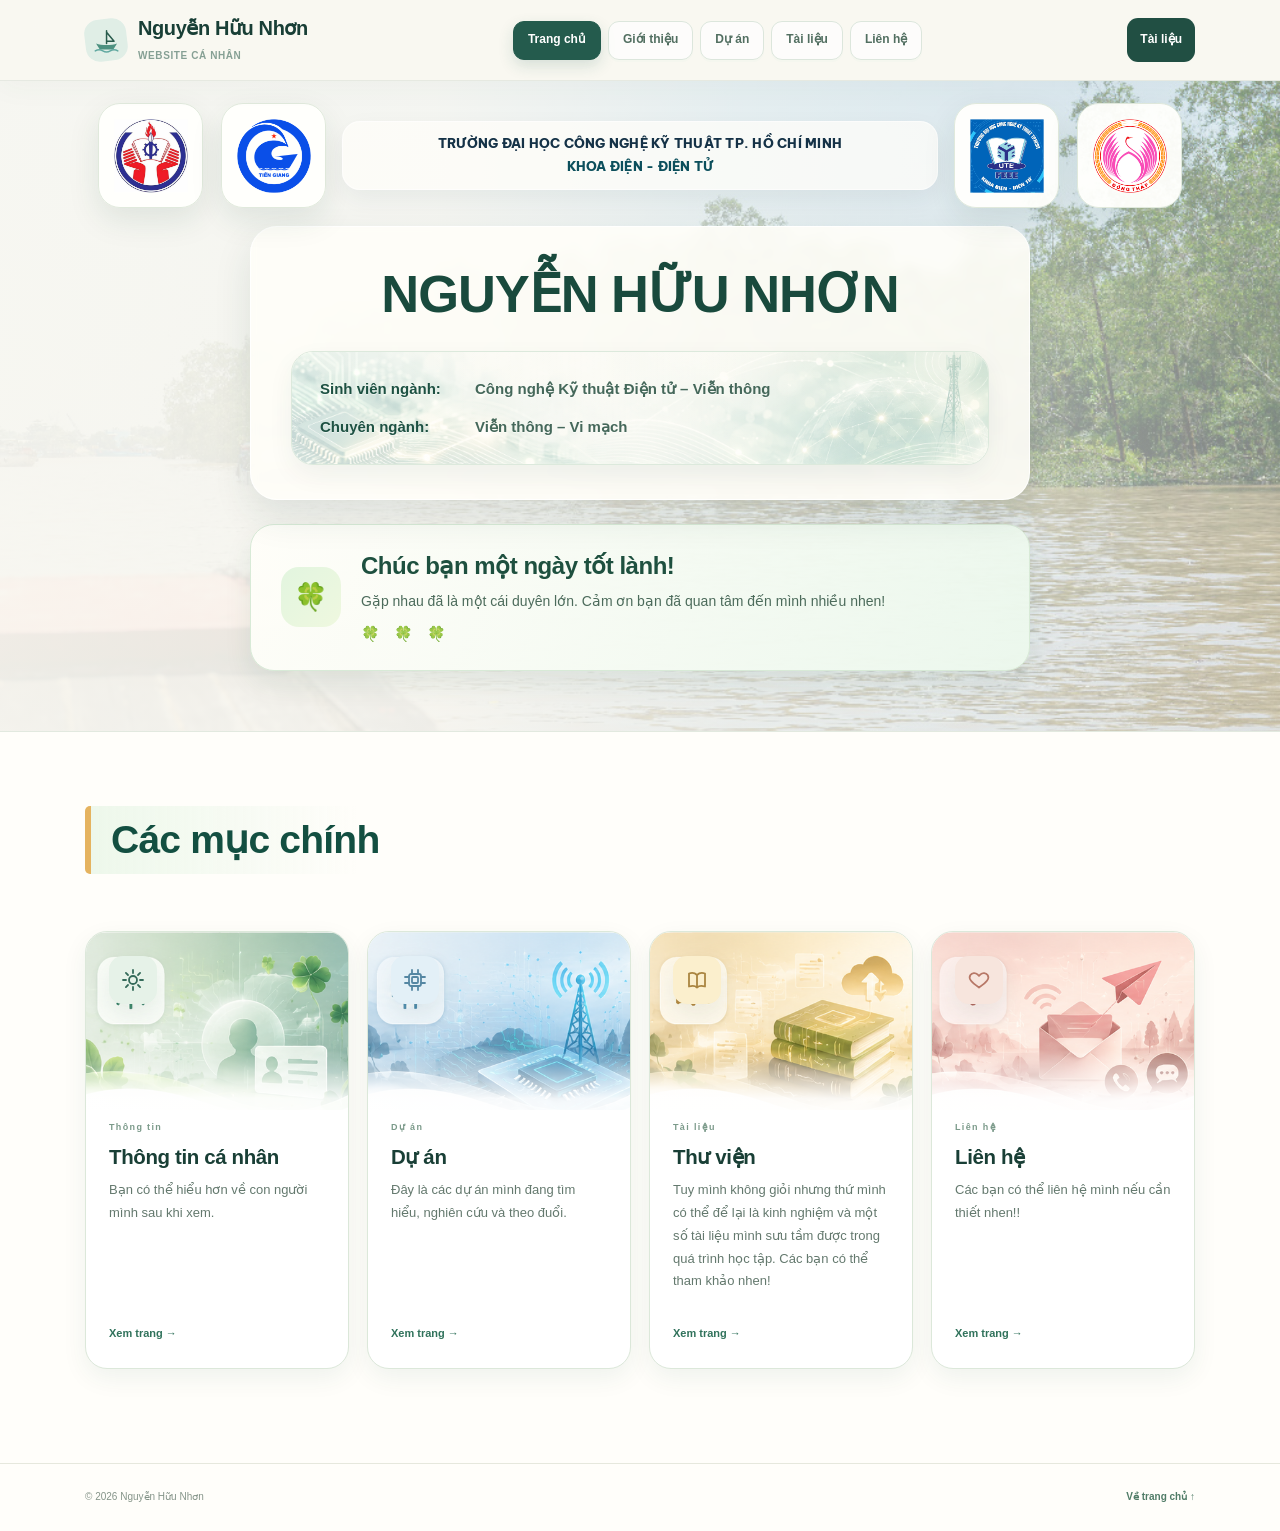
==== index.html @ a787abdf "Add files via upload" ====
<!DOCTYPE html>

<html lang="vi"><head><meta charset="utf-8"/><meta content="width=device-width, initial-scale=1" name="viewport"/>
<meta content="#f9f8f1" name="theme-color"/><meta content="Website cá nhân Nguyễn Hữu Nhơn: giới thiệu, học vấn, dự án và tài liệu." name="description"/>
<title>Nguyễn Hữu Nhơn | Trang chủ</title><link rel="preconnect" href="https://fonts.googleapis.com"/>
<link rel="preconnect" href="https://fonts.gstatic.com" crossorigin="anonymous"/>
<link href="https://fonts.googleapis.com/css2?family=Be+Vietnam+Pro:wght@500;600;700;800&amp;display=swap" rel="stylesheet"/>
<link href="style.css" rel="stylesheet"/></head>
<body data-page="index.html"><svg aria-hidden="true" style="position:absolute;width:0;height:0;overflow:hidden" xmlns="http://www.w3.org/2000/svg">
<symbol id="i-arrow" viewbox="0 0 24 24"><path d="M5 12h14m-6-6 6 6-6 6"></path></symbol>
<symbol id="i-arrow-up" viewbox="0 0 24 24"><path d="M7 17 17 7M8 7h9v9"></path></symbol>
<symbol id="i-search" viewbox="0 0 24 24"><circle cx="11" cy="11" r="7"></circle><path d="m16.5 16.5 4 4"></path></symbol>
<symbol id="i-book" viewbox="0 0 24 24"><path d="M4 5.5C8 4 10 5 12 7c2-2 4-3 8-1.5v13c-3-1-6-1-8 1-2-2-5-2-8-1v-13ZM12 7v12.5"></path></symbol>
<symbol id="i-heart" viewbox="0 0 24 24"><path d="M20.6 7.1c-1.6-2.4-5-2.7-7.1-.7l-1.5 1.5-1.5-1.5C8.4 4.4 5 4.7 3.4 7.1c-2.4 3.5.7 6.9 8.6 12.4 7.9-5.5 11-8.9 8.6-12.4Z"></path></symbol>
<symbol id="i-plus" viewbox="0 0 24 24"><path d="M12 4v16M4 12h16"></path></symbol>
<symbol id="i-x" viewbox="0 0 24 24"><path d="m5 5 14 14M19 5 5 19"></path></symbol>
<symbol id="i-trash" viewbox="0 0 24 24"><path d="M4 7h16M9 7V4h6v3m3 0-1 13H7L6 7m4 4v6m4-6v6"></path></symbol>
<symbol id="i-cloud" viewbox="0 0 24 24"><path d="M8 18H6a4 4 0 0 1 0-8 6.5 6.5 0 0 1 12.5-1 4.5 4.5 0 0 1-.5 9H8Z"></path></symbol>
<symbol id="i-cpu" viewbox="0 0 24 24"><rect height="12" rx="2" width="12" x="6" y="6"></rect><rect height="6" rx="1" width="6" x="9" y="9"></rect><path d="M9 2v4m6-4v4M9 18v4m6-4v4M2 9h4m-4 6h4m12-6h4m-4 6h4"></path></symbol>
<symbol id="i-radio" viewbox="0 0 24 24"><circle cx="12" cy="12" r="2"></circle><path d="M6 6a8.5 8.5 0 0 0 0 12m12-12a8.5 8.5 0 0 1 0 12M3 3a13 13 0 0 0 0 18M21 3a13 13 0 0 1 0 18"></path></symbol>
<symbol id="i-pin" viewbox="0 0 24 24"><path d="M19 10c0 5-7 11-7 11S5 15 5 10a7 7 0 1 1 14 0Z"></path><circle cx="12" cy="10" r="2.5"></circle></symbol>
<symbol id="i-sun" viewbox="0 0 24 24"><circle cx="12" cy="12" r="4"></circle><path d="M12 2v3m0 14v3M2 12h3m14 0h3M4.9 4.9l2.1 2.1m10 10 2.1 2.1M19.1 4.9 17 7m-10 10-2.1 2.1"></path></symbol>
<symbol id="i-code" viewbox="0 0 24 24"><path d="m8 7-5 5 5 5m8-10 5 5-5 5m-2-12-4 14"></path></symbol>
<symbol id="i-menu" viewbox="0 0 24 24"><path d="M4 7h16M4 12h16M4 17h16"></path></symbol>
<symbol id="i-download" viewbox="0 0 24 24"><path d="M12 3v12m-4-4 4 4 4-4M4 17v3h16v-3"></path></symbol>
</svg>
<header class="site-header"><div class="container header-row">
<a aria-label="Nguyễn Hữu Nhơn - Trang chủ" class="brand" href="index.html">
<span aria-hidden="true" class="brand-mark"><svg fill="none" height="27" viewbox="0 0 36 36" width="27"><path d="M4 22c7 3 21 3 28 0l-5 8H9l-5-8Z" fill="#4d9180"></path><path d="M18 5v17M18 7l10 12H18" stroke="#285b4c" stroke-linecap="round" stroke-linejoin="round" stroke-width="2"></path><path d="M3 32q5-3 10 0t10 0t10 0" stroke="#62a9a1" stroke-linecap="round" stroke-width="2"></path></svg></span>
<span><span class="brand-name">Nguyễn Hữu Nhơn</span><span class="brand-desc">Website cá nhân</span></span>
</a>
<nav aria-label="Điều hướng chính" class="site-nav" id="site-nav"><a aria-current="page" class="active" href="index.html">Trang chủ</a>
<a href="gioi-thieu.html">Giới thiệu</a>
<a href="du-an.html">Dự án</a>
<a href="tai-lieu.html">Tài liệu</a>
<a href="lien-he.html">Liên hệ</a></nav>
<a class="header-cta" href="tai-lieu.html">Tài liệu</a>
<button aria-controls="site-nav" aria-expanded="false" aria-label="Mở menu" class="menu-toggle" id="menu-toggle" type="button"><svg class="icon"><use href="#i-menu"></use></svg></button>
</div></header><main><section class="hero home-hero" id="trang-chu">
<!-- Cụm logo giới thiệu: trái (trường / Tiền Giang), phải (khoa / Đồng Tháp). -->
<div aria-label="Biểu trưng trường, khoa và hai tỉnh miền Tây" class="hero-emblems hero-emblems-split">
<div aria-label="Logo bên trái" class="emblem-row emblem-row-left">
<div class="emblem" title="Trường Đại học Sư phạm Kỹ thuật TP.HCM"><img alt="Logo Trường Đại học Sư phạm Kỹ thuật TP.HCM" height="320" src="images/logo-hcmute.png" width="320"/></div>
<div class="emblem" title="Tỉnh Tiền Giang"><img alt="Logo tỉnh Tiền Giang" height="320" src="images/logo-tien-giang.png" width="320"/></div>
</div>
<div class="site-academic-brand" aria-label="Trường và khoa">
  <span class="school-name">TRƯỜNG ĐẠI HỌC CÔNG NGHỆ KỸ THUẬT TP. HỒ CHÍ MINH</span>
  <span class="faculty-name">KHOA ĐIỆN - ĐIỆN TỬ</span>
</div>
<div aria-label="Logo bên phải" class="emblem-row emblem-row-right">
<div class="emblem" title="Khoa Điện - Điện tử"><img alt="Logo Khoa Điện - Điện tử" height="320" src="images/logo-khoa-dien-dien-tu.png" width="320"/></div>
<div class="emblem" title="Tỉnh Đồng Tháp"><img alt="Logo tỉnh Đồng Tháp" height="320" src="images/logo-dong-thap.png" width="320"/></div>
</div>
</div>
<div class="container hero-layout">
<div aria-label="Giới thiệu Nguyễn Hữu Nhơn" class="hero-copy">
<h1>Nguyễn Hữu Nhơn</h1>
<div class="hero-stack">
<div class="hero-info-card">
<div class="hero-study-list">
<div class="hero-study-row"><span class="label">Sinh viên ngành:</span><span class="value">Công nghệ Kỹ thuật Điện tử – Viễn thông</span></div>
<div class="hero-study-row"><span class="label">Chuyên ngành:</span><span class="value">Viễn thông – Vi mạch</span></div>
</div>
</div>
</div>
</div>
<div class="hero-wish-outer">
<div class="home-greeting-box">

<div aria-hidden="true" class="home-greeting-icon">🍀</div>
<div>
<h3>Chúc bạn một ngày tốt lành!</h3>
<p>Gặp nhau đã là một cái duyên lớn. Cảm ơn bạn đã quan tâm đến mình nhiều nhen!</p>
<div aria-hidden="true" class="wish-floral">🍀  🍀  🍀</div></div>
</div>
</div>
</div>
</section><section aria-label="Đi đến các trang chính" class="home-quick section-pad">
<div class="container"><div class="section-top"><div><h2 class="section-heading">Các mục chính</h2></div></div>
<div class="quick-grid">
<a class="quick-card card-info" href="gioi-thieu.html"><span class="quick-icon mint"><svg class="icon"><use href="#i-sun"></use></svg></span><span class="quick-num">Thông tin</span><h3>Thông tin cá nhân</h3><p>Bạn có thể hiểu hơn về con người mình sau khi xem.</p><span class="quick-more">Xem trang →</span></a>
<a class="quick-card card-project" href="du-an.html"><span class="quick-icon sky"><svg class="icon"><use href="#i-cpu"></use></svg></span><span class="quick-num">Dự án</span><h3>Dự án</h3><p>Đây là các dự án mình đang tìm hiểu, nghiên cứu và theo đuổi.</p><span class="quick-more">Xem trang →</span></a>
<a class="quick-card card-library" href="tai-lieu.html"><span class="quick-icon sand"><svg class="icon"><use href="#i-book"></use></svg></span><span class="quick-num">Tài liệu</span><h3>Thư viện</h3><p>Tuy mình không giỏi nhưng thứ mình có thể để lại là kinh nghiệm và một số tài liệu mình sưu tầm được trong quá trình học tập. Các bạn có thể tham khảo nhen!</p><span class="quick-more">Xem trang →</span></a>
<a class="quick-card card-contact" href="lien-he.html"><span class="quick-icon rose"><svg class="icon"><use href="#i-heart"></use></svg></span><span class="quick-num">Liên hệ</span><h3>Liên hệ</h3><p>Các bạn có thể liên hệ mình nếu cần thiết nhen!!</p><span class="quick-more">Xem trang →</span></a>
</div></div></section></main><footer><div class="container footer-inner"><span>© <span id="year">2026</span> Nguyễn Hữu Nhơn</span><a href="index.html">Về trang chủ ↑</a></div></footer><div aria-live="polite" id="toast" role="status"></div>
<script src="script.js"></script></body></html>
---- style.css ----
:root {
      --cream:#f9f8f1;--paper:#fffefa;--cream-2:#f2f3e9;--green:#214f43;--green-dark:#193f36;--muted:#63776c;
      --sea:#4f988e;--pale-sea:#e5f1ed;--gold:#efb963;--gold-light:#fcf0d6;--stroke:#dee6da;--shadow:0 22px 55px rgba(41,75,59,.08);
      --radius:23px; --font:'Be Vietnam Pro','Segoe UI',Tahoma,Arial,sans-serif;--serif:'Be Vietnam Pro','Segoe UI',Tahoma,Arial,sans-serif;
    }
    *{box-sizing:border-box}
    html{scroll-behavior:smooth;scroll-padding-top:95px}
    body{margin:0;background:var(--cream);color:var(--green-dark);font-family:var(--font);font-size:14px;-webkit-font-smoothing:antialiased}
    a{color:inherit;text-decoration:none}button,input,select,textarea{font:inherit}button{cursor:pointer}
    button:focus-visible,a:focus-visible,input:focus-visible,select:focus-visible,textarea:focus-visible{outline:3px solid #e2a855;outline-offset:3px}
    img,svg{display:block}::selection{background:#d0e7d8}
    .container{max-width:1170px;margin:auto;padding:0 30px}
    .eyebrow{font-size:11px;font-weight:800;letter-spacing:2.3px;text-transform:uppercase;color:#588579;display:flex;align-items:center;gap:10px}
    .eyebrow::before{content:"";width:27px;height:1px;background:#8fac95;display:inline-block}
    .site-header{position:sticky;top:0;z-index:70;background:rgba(249,248,241,.93);border-bottom:1px solid rgba(45,87,64,.09);backdrop-filter:blur(16px)}
    .header-row{height:80px;display:flex;justify-content:space-between;align-items:center;gap:25px}
    .brand{display:flex;align-items:center;gap:11px;flex-shrink:0}
    .brand-mark{display:grid;place-items:center;background:#e0eee6;color:var(--green);border-radius:14px;width:42px;height:42px;transform:rotate(-7deg)}
    .brand-mark svg{transform:rotate(7deg)}
    .brand-name{font-family:var(--serif);font-weight:400;font-size:28px;letter-spacing:-.6px;line-height:1}
    .brand-desc{font-size:9px;letter-spacing:1.7px;font-weight:700;text-transform:uppercase;color:#86a094;display:block;margin-top:5px}
    .site-nav{display:flex;gap:26px;align-items:center}
    .site-nav a{font-size:12px;color:#62796c;font-weight:700;transition:color .2s}
    .site-nav a:hover,.site-nav a.active{color:#1c5444}
    .header-cta{font-size:12px;background:var(--green);color:white;padding:13px 17px;border-radius:13px;font-weight:700;display:inline-flex;align-items:center;gap:12px;white-space:nowrap;transition:transform .2s,background .2s}
    .header-cta:hover{background:#357361;transform:translateY(-2px)}
    .menu-toggle{display:none;border:0;background:#e9f1e8;color:var(--green);width:42px;height:42px;border-radius:12px;align-items:center;justify-content:center}
    .icon{width:19px;height:19px;stroke:currentColor;stroke-width:1.8;fill:none;stroke-linecap:round;stroke-linejoin:round;flex-shrink:0}
    .icon-sm{width:16px;height:16px}
    .hero{overflow:hidden;position:relative;padding:72px 0 70px}
    .hero::before{content:"";width:540px;height:540px;border-radius:50%;background:#f5efdb;position:absolute;left:-370px;top:-130px;opacity:.6;pointer-events:none}
    .hero-layout{display:grid;grid-template-columns:51% 49%;align-items:center;gap:8px;position:relative}
    .hero-copy{padding:20px 20px 20px 0;z-index:1}
    .hero .eyebrow{margin-bottom:29px}
    h1,h2,h3,p{margin-top:0}
    .hero h1{font-family:var(--serif);font-size:clamp(51px,5.5vw,79px);letter-spacing:-1.8px;line-height:1.13;font-weight:400;margin-bottom:24px}
    .hero h1 em{font-style:italic;color:var(--sea)}
    .hero-description{font-size:14px;line-height:2.05;color:#708177;max-width:440px;margin-bottom:31px}
    .hero-actions{display:flex;align-items:center;flex-wrap:wrap;gap:13px}
    .btn{border-radius:13px;font-size:12px;font-weight:800;display:inline-flex;align-items:center;gap:11px;padding:15px 20px;border:1px solid transparent;justify-content:center;transition:transform .2s,box-shadow .2s,background .2s}
    .btn:hover{transform:translateY(-2px);box-shadow:0 10px 25px rgba(33,79,67,.12)}
    .btn-primary{background:var(--green);color:white}
    .btn-secondary{background:var(--paper);color:var(--green);border-color:#d5e1d6}
    .hero-notes{display:flex;align-items:center;gap:13px;margin-top:47px;color:#7a897d;font-size:11px;font-weight:600}
    .note-avatars{display:flex;padding-left:5px}
    .note-avatars span{width:31px;height:31px;border:3px solid var(--cream);border-radius:50%;display:grid;place-items:center;font-size:13px;margin-left:-5px;background:#e9d59e}
    .note-avatars span:nth-child(2){background:#b5d9c9}.note-avatars span:nth-child(3){background:#d9e3c5}
    .hero-visual{position:relative;padding:4px 0 0 0}
    .landscape{width:100%;filter:drop-shadow(0 28px 30px rgba(31,88,72,.1))}
    .visual-tag{position:absolute;top:10%;left:1%;background:#fffef9;box-shadow:var(--shadow);border-radius:13px;padding:13px 16px;transform:rotate(-4deg);display:flex;align-items:center;gap:10px;color:#31574c;font-size:10px;font-weight:800;letter-spacing:.7px}
    .visual-tag .dot{width:9px;height:9px;border-radius:50%;background:#e9b45c;box-shadow:0 0 0 5px #fbf0d8}
    .visual-bottom{position:absolute;right:-4px;bottom:8%;background:#fffefa;border:1px solid #edf0e8;border-radius:17px;padding:17px 20px;box-shadow:0 15px 42px rgba(27,69,53,.13);display:flex;align-items:center;gap:13px}
    .visual-bottom .sticker{background:#e5f1e9;border-radius:12px;width:43px;height:43px;display:grid;place-items:center;color:#4d917c}
    .visual-bottom b{display:block;font-size:11px}.visual-bottom small{font-size:10px;color:#869a8f;display:block;margin-top:4px}
    /* Bốn logo giới thiệu ở hai góc trên của vùng hero.
       Ở màn hình nhỏ, logo chuyển thành hai cột xếp trên nội dung để tránh che chữ. */
    .hero-emblems{position:absolute;top:37px;left:0;right:0;display:flex;justify-content:space-between;padding:0 22px;z-index:2;pointer-events:none}
    .emblem-column{display:flex;flex-direction:column;gap:13px}
    .emblem{width:104px;height:104px;display:grid;place-items:center;border:1px solid rgba(212,227,211,.9);background:rgba(255,254,250,.94);box-shadow:0 12px 28px rgba(39,79,67,.075);border-radius:19px;padding:8px}
    .emblem img{width:86px;height:86px;object-fit:contain}
    @media(max-width:1430px){
      .hero{padding-top:24px}
      .hero-emblems{position:relative;top:auto;left:auto;right:auto;max-width:1170px;margin:0 auto 10px;padding:0 30px}
      .emblem{width:86px;height:86px;border-radius:16px}
      .emblem img{width:72px;height:72px}
      .emblem-column{gap:10px}
    }
    @media(max-width:740px){
      .hero-emblems{padding:0 20px;margin-bottom:17px}
      .emblem{width:72px;height:72px;border-radius:14px;padding:7px}
      .emblem img{width:58px;height:58px}
      .emblem-column{gap:8px}
    }
    .info-strip{background:#204c41;color:#f2f8ee;position:relative;overflow:hidden}
    .info-strip::before{content:"";position:absolute;right:-60px;top:-145px;width:370px;height:260px;border:1px solid rgba(255,255,255,.15);border-radius:50%;transform:rotate(-15deg)}
    .strip-inner{padding-top:26px;padding-bottom:26px;display:grid;grid-template-columns:1.4fr repeat(3,1fr);gap:25px;align-items:center}
    .strip-lead{font-family:var(--serif);font-size:24px;line-height:1.3}
    .strip-stat{display:flex;align-items:center;gap:13px;border-left:1px solid rgba(245,250,240,.23);padding-left:24px}
    .strip-stat .number{font-size:26px;font-family:var(--serif);line-height:1}
    .strip-stat small{display:block;font-size:10px;color:#d0dfd4;line-height:1.6}
    section{scroll-margin-top:85px}
    .section-pad{padding:110px 0}
    .section-heading{font-family:var(--serif);font-weight:400;letter-spacing:-.7px;font-size:clamp(39px,4vw,54px);line-height:1.24;margin:18px 0 17px}
    .section-heading em{color:var(--sea);font-style:italic}
    .section-desc{color:#718277;line-height:2;font-size:13px;max-width:590px}
    .about-layout{display:grid;grid-template-columns:.9fr 1.1fr;gap:90px;align-items:center}
    .about-art{min-height:350px;background:#eaf0e5;border-radius:28px;position:relative;overflow:hidden;padding:35px;display:flex;flex-direction:column;justify-content:space-between}
    .about-art::before{content:"";width:360px;height:360px;background:#e0eadb;position:absolute;right:-130px;top:-180px;border-radius:50%}
    .about-art::after{content:"";width:390px;height:240px;background:#d3e7da;border-radius:45% 55% 30% 70%;transform:rotate(-20deg);position:absolute;right:-170px;bottom:-115px}
    .about-art-top{position:relative;z-index:1;font-size:11px;color:#648374;font-weight:800;letter-spacing:1.7px;text-transform:uppercase}
    .about-art-quote{position:relative;z-index:1;font-family:var(--serif);font-size:40px;max-width:340px;line-height:1.3;color:var(--green)}
    .about-art-quote em{font-style:italic;color:#70a391}
    .about-art-foot{position:relative;z-index:1;display:flex;gap:9px;align-items:center;color:#6c8a78;font-size:12px;font-weight:600}
    .about-art-foot span{width:35px;height:1px;background:#8da998}
    .about-text .eyebrow{margin-bottom:8px}
    .about-text .section-desc{margin-bottom:26px}
    .mini-features{display:grid;grid-template-columns:1fr 1fr;gap:13px}
    .mini-feature{background:white;border:1px solid #e6e9de;border-radius:16px;padding:18px}
    .mini-feature .icon-wrap{height:37px;width:37px;border-radius:11px;display:grid;place-items:center;background:#ebf3e9;color:#428c73;margin-bottom:15px}
    .mini-feature h3{font-size:12px;margin-bottom:7px}.mini-feature p{font-size:10px;color:#8a968a;margin:0;line-height:1.75}
    .projects{background:var(--paper)}
    .section-top{display:flex;align-items:end;justify-content:space-between;gap:25px;margin-bottom:35px}
    .section-top .section-desc{margin-bottom:0}
    .text-link{font-size:12px;color:#316f5a;font-weight:800;display:inline-flex;align-items:center;gap:8px;white-space:nowrap}
    .project-grid{display:grid;grid-template-columns:repeat(3,1fr);gap:22px}
    .project-card{border:1px solid #e8ebdf;border-radius:20px;background:white;overflow:hidden;transition:transform .2s,box-shadow .2s}
    .project-card:hover{transform:translateY(-5px);box-shadow:var(--shadow)}
    .project-banner{height:165px;display:grid;place-items:center;position:relative;overflow:hidden}
    .project-banner:before,.project-banner:after{content:"";position:absolute;border-radius:50%;width:225px;height:225px;opacity:.58}
    .project-banner:before{top:-145px;right:-50px}.project-banner:after{bottom:-190px;left:-50px}
    .project-card:nth-child(1) .project-banner{background:#e3f1e9;color:#3a806d}.project-card:nth-child(1) .project-banner:before{background:#addbcc}.project-card:nth-child(1) .project-banner:after{background:#bddfc9}
    .project-card:nth-child(2) .project-banner{background:#e7eff7;color:#4f81a3}.project-card:nth-child(2) .project-banner:before{background:#b8d4ea}.project-card:nth-child(2) .project-banner:after{background:#c6dded}
    .project-card:nth-child(3) .project-banner{background:#f8edd7;color:#a87943}.project-card:nth-child(3) .project-banner:before{background:#efd7aa}.project-card:nth-child(3) .project-banner:after{background:#fae4bb}
    .project-symbol{width:64px;height:64px;background:rgba(255,255,255,.7);border:1px solid rgba(255,255,255,.85);display:grid;place-items:center;border-radius:20px;transform:rotate(-7deg);box-shadow:0 14px 25px rgba(48,91,73,.08);position:relative;z-index:1}
    .project-symbol svg{height:31px;width:31px;transform:rotate(7deg)}
    .project-card-body{padding:25px}
    .project-meta{font-size:9px;font-weight:800;letter-spacing:1.7px;color:#809286;text-transform:uppercase;margin-bottom:11px}
    .project-card h3{font-size:17px;letter-spacing:-.4px;line-height:1.5;margin:0 0 11px}
    .project-card p{color:#819187;font-size:11px;line-height:1.9;min-height:64px;margin-bottom:18px}
    .tags{display:flex;gap:6px;flex-wrap:wrap;margin-bottom:22px}
    .tags span{font-size:9px;color:#658478;background:#eef4ee;padding:7px 10px;border-radius:8px;font-weight:700}
    .project-card .card-footer{border-top:1px solid #eef1eb;padding-top:16px;display:flex;align-items:center;justify-content:space-between;font-size:11px;font-weight:800;color:#326b59}
    .project-detail-button{background:transparent;border:0;color:inherit;font-size:11px;font-weight:800;display:flex;align-items:center;justify-content:space-between;width:100%;padding:0}
    .resource-section{background:#edf3ea;position:relative;overflow:hidden}
    .resource-section:before{content:"";width:520px;height:520px;border:1px solid #d9e7d8;position:absolute;right:-230px;top:-270px;border-radius:50%}
    .resource-section:after{content:"";width:460px;height:460px;border:1px solid #d9e7d8;position:absolute;left:-280px;bottom:-210px;border-radius:50%}
    .resource-container{position:relative;z-index:1}
    .resource-toolbar{margin-top:35px;background:var(--paper);padding:19px;border:1px solid #e0eadd;border-radius:20px;display:flex;align-items:center;gap:12px;flex-wrap:wrap;box-shadow:0 8px 25px rgba(62,91,70,.04)}
    .search-field{min-width:220px;flex:1 1 300px;display:flex;gap:10px;align-items:center;border:1px solid #e7ebe1;background:#fafcf8;border-radius:12px;padding:0 14px;color:#83a092}
    .search-field input{height:44px;min-width:0;border:0;outline:0;background:transparent;width:100%;font-size:12px;color:#214f43}
    .search-field input::placeholder{color:#9aab9d}
    .resource-toolbar .btn{padding:14px 15px}
    .filter-row{display:flex;align-items:center;flex-wrap:wrap;gap:8px;margin:24px 0}
    .filter-chip{border:1px solid #d8e5d8;border-radius:100px;background:rgba(255,255,255,.7);padding:10px 14px;color:#688477;font-size:10px;font-weight:800;transition:background .2s,color .2s}
    .filter-chip.active,.filter-chip:hover{background:#235645;color:#fff;border-color:#235645}
    .filter-chip.favorites{display:inline-flex;align-items:center;gap:6px}
    .resource-grid{display:grid;grid-template-columns:repeat(2,minmax(0,1fr));gap:15px}
    .resource-card{background:#fff;border:1px solid #e4ebe0;border-radius:16px;padding:22px;display:flex;gap:15px;align-items:flex-start;min-width:0;transition:transform .2s,border-color .2s}
    .resource-card:hover{transform:translateY(-3px);border-color:#bfd9c5}
    .resource-card-icon{width:47px;height:47px;background:#eaf4ee;color:#568b79;display:grid;place-items:center;border-radius:14px;flex-shrink:0}
    .resource-card:nth-child(4n+2) .resource-card-icon{background:#fef1d9;color:#bd9351}
    .resource-card:nth-child(4n+3) .resource-card-icon{background:#e6f1f7;color:#6f95a8}
    .resource-card-content{flex:1;min-width:0}
    .resource-card-category{font-size:9px;color:#82a092;font-weight:800;letter-spacing:1.1px;text-transform:uppercase;margin:2px 0 8px}
    .resource-card h3{margin:0 0 7px;font-size:13px;line-height:1.6;overflow-wrap:anywhere}
    .resource-card p{font-size:10px;color:#87988b;line-height:1.8;margin:0 0 15px}
    .resource-card-bottom{display:flex;align-items:center;justify-content:space-between;gap:12px}
    .resource-link{font-weight:800;font-size:10px;color:#28735a;display:inline-flex;align-items:center;gap:5px}
    .resource-actions{display:flex;gap:3px;align-items:center}
    .icon-button{background:transparent;border:0;border-radius:8px;width:30px;height:30px;display:grid;place-items:center;color:#a0ae9f}
    .icon-button:hover{background:#f1f5ee;color:#2c725c}
    .icon-button.is-favorite{color:#cf9650}
    .icon-button.is-favorite .icon{fill:#f3d7a1}
    .empty-state{padding:50px 22px;text-align:center;background:white;border:1px dashed #cbdcce;border-radius:20px;grid-column:1/-1}
    .empty-state h3{font-size:17px}.empty-state p{color:#7c9485;font-size:12px;line-height:1.8}
    .library-footnote{color:#859789;margin-top:21px;display:flex;gap:9px;align-items:center;font-size:10px;line-height:1.7;justify-content:space-between;flex-wrap:wrap}
    .library-tools{display:flex;align-items:center;gap:12px}
    .under-link{background:transparent;border:0;padding:3px;color:#3e7e68;font-size:10px;font-weight:800;text-decoration:underline;text-underline-offset:3px}
    .contact-section{background:#fffefa}
    .contact-box{background:#f9f5e9;border:1px solid #f1ead7;border-radius:27px;padding:59px 65px;display:grid;grid-template-columns:1fr auto;gap:25px;align-items:center;position:relative;overflow:hidden}
    .contact-box:after{content:"";width:370px;height:370px;background:#f2e8c9;border-radius:50%;position:absolute;top:-245px;right:120px;opacity:.65}
    .contact-box .eyebrow{position:relative;z-index:1}.contact-box .section-heading{position:relative;z-index:1;font-size:clamp(36px,4vw,48px);margin:15px 0 12px}
    .contact-box p{position:relative;z-index:1;color:#798678;font-size:12px;line-height:1.9;margin:0;max-width:570px}
    .contact-box .btn{position:relative;z-index:1}
    footer{border-top:1px solid #e6e8dd;padding:25px 0;color:#859489;background:#fffefa}
    .footer-inner{display:flex;justify-content:space-between;gap:14px;align-items:center;font-size:10px}
    .footer-inner .heart{color:#e8a65a}
    .footer-inner a{font-weight:800;color:#507c67}
    .modal-backdrop{position:fixed;inset:0;background:rgba(15,48,37,.52);backdrop-filter:blur(5px);display:none;z-index:100;align-items:center;justify-content:center;padding:20px}
    .modal-backdrop.open{display:flex}
    .modal{width:min(100%,520px);background:#fffefb;border-radius:24px;padding:31px;box-shadow:0 25px 90px rgba(10,42,28,.23);max-height:90vh;overflow:auto}
    .modal-head{display:flex;justify-content:space-between;align-items:flex-start;gap:18px;margin-bottom:21px}
    .modal-head h2{font-family:var(--serif);font-size:31px;font-weight:400;margin:6px 0 0}
    .modal-head .icon-button{background:#f3f5ee;color:#688577}
    .form-row{margin-bottom:15px}
    .form-row label{display:block;color:#557768;font-size:11px;font-weight:800;margin-bottom:8px}
    .form-row input,.form-row select,.form-row textarea{width:100%;background:#fafbf7;border:1px solid #dce7dc;border-radius:11px;padding:13px 14px;color:var(--green);font-size:12px;outline:none}
    .form-row textarea{min-height:87px;resize:vertical}
    .form-actions{display:flex;justify-content:flex-end;gap:10px;margin-top:24px}
    .form-hint{color:#91a094;font-size:10px;line-height:1.7;margin-top:11px}
    .project-info-box{color:#688479;font-size:13px;line-height:1.9}
    .project-info-box p{margin:0 0 18px}
    .project-info-box .tags{margin-top:8px}
    #toast{position:fixed;right:22px;bottom:22px;z-index:200;border-radius:13px;background:#285747;color:white;font-size:12px;font-weight:700;padding:15px 19px;box-shadow:0 15px 35px rgba(18,56,37,.18);opacity:0;transform:translateY(15px);pointer-events:none;transition:opacity .2s,transform .2s;max-width:350px}
    #toast.show{opacity:1;transform:translateY(0)}
    @media (max-width: 980px){
      .site-nav{gap:14px}.header-cta{display:none}.hero h1{font-size:clamp(47px,6.1vw,70px)}
      .about-layout{gap:40px}.strip-inner{grid-template-columns:1.2fr repeat(3,1fr);gap:10px}
      .strip-stat{padding-left:14px}
    }
    @media (max-width: 740px){
      .container{padding:0 20px}.header-row{height:70px}.brand-name{font-size:25px}
      .menu-toggle{display:flex}.site-nav{display:none;position:absolute;top:70px;left:0;right:0;background:#fffefb;border-bottom:1px solid #e4e9e1;padding:15px 22px 22px;box-shadow:0 18px 35px rgba(46,87,67,.08);flex-direction:column;align-items:stretch;gap:0}
      .site-nav.open{display:flex}.site-nav a{padding:12px 8px;font-size:13px}
      .hero{padding:55px 0 48px}.hero-layout{grid-template-columns:1fr;gap:13px}.hero-copy{padding:0}.hero h1{font-size:clamp(49px,10vw,71px)}.hero-notes{margin-top:28px}.hero-visual{max-width:530px;margin:0 auto;width:100%}.visual-tag{left:0;top:10%}
      .strip-inner{grid-template-columns:repeat(3,1fr);gap:18px}.strip-lead{grid-column:1/-1}.strip-stat{padding-left:11px}.strip-stat .number{font-size:24px}
      .section-pad{padding:72px 0}.about-layout{grid-template-columns:1fr;gap:26px}.about-art{min-height:310px;order:2}.about-text{order:1}
      .project-grid{grid-template-columns:1fr}.project-banner{height:140px}.project-card p{min-height:0}.resource-grid{grid-template-columns:1fr}
      .section-top{align-items:flex-start;flex-direction:column;gap:8px}.contact-box{grid-template-columns:1fr;padding:35px 27px}.contact-box .btn{justify-self:start}
      .footer-inner{flex-direction:column;align-items:flex-start}
    }
    @media (max-width:390px){.hero h1{font-size:47px}.mini-features{grid-template-columns:1fr}.strip-stat{gap:7px}.strip-stat .number{font-size:20px}.visual-bottom{transform:scale(.83);transform-origin:right bottom}.resource-toolbar .btn{width:100%}}
    @media (prefers-reduced-motion:reduce){html{scroll-behavior:auto}*,*:before,*:after{transition:none!important;animation:none!important}}

/* ===== BẾN NHỎ / MULTIPAGE LAYOUT & FRAMED MENU ===== */
.site-header{box-shadow:0 8px 28px rgba(47,79,68,.035)}
.header-row{gap:18px}
.site-nav{gap:7px}
.site-nav a{display:inline-flex;align-items:center;justify-content:center;min-height:39px;padding:0 14px;border:1px solid #dce6dc;background:rgba(255,255,255,.67);border-radius:11px;white-space:nowrap;color:#526f61;box-shadow:0 2px 0 rgba(76,128,89,.018);transition:transform .2s,background .2s,color .2s,border-color .2s,box-shadow .2s}
.site-nav a:hover{background:#e8f3eb;color:#1f604d;border-color:#a9d4ba;transform:translateY(-2px);box-shadow:0 7px 15px rgba(39,88,68,.075)}
.site-nav a.active,.site-nav a[aria-current="page"]{background:#245b4d;border-color:#245b4d;color:white;box-shadow:0 6px 15px rgba(33,91,75,.16)}
.site-nav a.active:hover{background:#327a65;color:white}
.header-cta{padding:12px 13px;border-radius:11px}
.home-quick{padding:90px 0 105px;background:#fffefa}
.quick-grid{display:grid;grid-template-columns:repeat(4,minmax(0,1fr));gap:17px}
.quick-card{min-width:0;position:relative;display:flex;flex-direction:column;align-items:flex-start;min-height:265px;padding:25px 23px;background:linear-gradient(160deg,#fff 64%,#f7f9f3);border:1px solid #e0e9dd;border-radius:21px;box-shadow:0 14px 32px rgba(33,72,59,.045);transition:transform .22s,border-color .22s,box-shadow .22s}
.quick-card:hover{transform:translateY(-6px);border-color:#92c6ad;box-shadow:0 19px 40px rgba(34,88,68,.115)}
.quick-icon{width:48px;height:48px;display:grid;place-items:center;border-radius:14px;margin-bottom:20px;color:#356b5a}
.quick-icon .icon{width:24px;height:24px}
.quick-icon.mint{background:#e6f2e8}.quick-icon.sky{background:#e3f0f7;color:#5587a3}.quick-icon.sand{background:#fbefcd;color:#aa8540}.quick-icon.rose{background:#f7e5dd;color:#b77867}
.quick-num{font-size:9px;font-weight:800;letter-spacing:1.35px;color:#7b9a8a}
.quick-card h3{font-family:var(--serif);font-size:27px;font-weight:400;margin:8px 0}
.quick-card p{font-size:11px;line-height:1.9;color:#78897e;margin-bottom:20px}
.quick-more{margin-top:auto;padding-top:11px;display:inline-flex;align-items:center;gap:7px;font-size:11px;font-weight:800;color:#30725b}
.home-end{padding:80px 0 98px;background:#f0f4e8}
.home-end-panel{text-align:center;display:flex;flex-direction:column;align-items:center;max-width:820px;margin:auto}
.home-end-panel .eyebrow{justify-content:center}.home-end-panel h2{font:400 clamp(35px,4.3vw,54px)/1.25 var(--serif);margin:24px 0 13px}
.home-end-panel em{color:#559d8a}.home-end-panel p{max-width:580px;color:#718577;font-size:13px;line-height:2;margin-bottom:25px}
.page-banner{position:relative;min-height:440px;padding:84px 0 72px;background:radial-gradient(circle at 20% 25%,#fbf3df 0,#fbf3df00 39%),radial-gradient(circle at 78% 80%,#d7ebe2 0,#d7ebe200 42%),#f9f8f1;overflow:hidden;border-bottom:1px solid #e7ede1}
.page-banner .hero-emblems{top:34px;left:max(20px,calc((100vw - 1420px)/2));right:max(20px,calc((100vw - 1420px)/2));padding:0;z-index:0}
.page-banner-center{position:relative;z-index:1;display:flex;flex-direction:column;align-items:center;text-align:center;max-width:850px;margin:auto}
.page-kicker{color:#669082;letter-spacing:2.5px;font-size:11px;font-weight:800;margin:26px 0 19px}
.page-banner h1{font:400 clamp(48px,5.1vw,76px)/1.13 var(--serif);letter-spacing:-1.2px;margin:0 0 19px}
.page-banner h1 em{color:var(--sea)}
.page-banner p{font-size:13px;color:#708477;max-width:585px;line-height:2;margin:0 auto}
.page-banner-flourish{margin-top:25px;color:#a4b795;font-size:13px}
.about-page-section{background:#fffefa}
.about-extra{background:#f1f5ec}
.about-skills{display:grid;grid-template-columns:repeat(3,minmax(0,1fr));gap:20px;margin-top:30px}
.skill-card{background:#fff;padding:30px 27px;border:1px solid #e0eade;border-radius:20px;box-shadow:0 9px 26px rgba(34,77,56,.045)}
.skill-icon{background:#ebf5ed;border-radius:14px;width:47px;height:47px;display:grid;place-items:center;color:#528c72;margin-bottom:19px}
.skill-card h3{font-size:15px;margin-bottom:12px}.skill-card p{font-size:11px;line-height:1.9;color:#7c9083;margin:0}
.projects-page{background:#fffefa}
.resource-page{padding-top:94px}
.contact-page{background:#fffefa}
.contact-grid{display:grid;grid-template-columns:repeat(3,1fr);gap:20px;margin-top:29px}
.contact-item{padding:31px;border-radius:22px;background:#fff;border:1px solid #e5eade;min-height:220px}
.contact-icon{width:44px;height:44px;border-radius:13px;display:grid;place-items:center;background:#ecf3e9;color:#57866e;margin-bottom:19px}
.contact-item h3{font-size:16px;margin:0 0 11px}.contact-item p{color:#7a8c80;font-size:11px;line-height:1.9}.soon{display:inline-block;background:#f4f6ee;color:#688877;font-size:10px;padding:8px 11px;border-radius:9px;font-weight:700}
@media(max-width:1100px){.header-row{gap:12px}.site-nav{gap:5px}.site-nav a{padding:0 10px;font-size:11px}.brand-name{font-size:25px}.quick-grid{grid-template-columns:repeat(2,1fr)}.page-banner .emblem{width:81px;height:81px}.page-banner .emblem img{width:64px;height:64px}.page-banner .emblem-column{gap:11px}.page-banner-center{max-width:670px}}
@media(max-width:740px){.site-nav{gap:8px}.site-nav a{padding:12px 16px;justify-content:flex-start;border-radius:12px;width:100%;font-size:13px;min-height:44px}.site-nav a:hover{transform:none}.page-banner{padding:22px 0 55px;min-height:unset}.page-banner .hero-emblems{position:relative;top:auto;left:auto;right:auto;padding:0 20px;max-width:600px;margin:0 auto 22px}.page-banner .emblem-column{gap:7px}.page-banner .emblem{width:66px;height:66px;border-radius:13px}.page-banner .emblem img{width:52px;height:52px}.page-kicker{margin:9px 0 14px}.page-banner h1{font-size:clamp(43px,9vw,62px)}.page-banner p{max-width:450px;font-size:12px}.page-banner-flourish{margin-top:14px}.home-quick{padding:64px 0}.quick-grid{gap:13px}.quick-card{padding:21px;min-height:240px}.quick-card h3{font-size:24px}.about-skills{grid-template-columns:1fr}.contact-grid{grid-template-columns:1fr}.resource-page{padding-top:66px}}
@media(max-width:460px){.quick-grid{grid-template-columns:1fr}.quick-card{min-height:205px}.page-banner h1{font-size:44px}.home-end{padding:64px 0}}

/* ===== GIỚI THIỆU / PERSONAL PROFILE / ICONS / VIETNAMESE TYPOGRAPHY ===== */
html,body{font-family:var(--font)}
body{line-height:1.65}
h1,h2,h3,.section-heading,.brand-name,.page-banner h1{font-family:var(--serif);font-weight:700;letter-spacing:-.045em}
.hero h1{font-weight:700;letter-spacing:-.05em}
.hero h1 em,.section-heading em,.page-banner h1 em,.home-end h2 em{font-weight:600}
.brand-name{font-size:26px;letter-spacing:-.045em}
.page-banner h1{font-weight:700}
.profile-opening{background:var(--cream);padding:74px 0 82px}
.profile-intro-grid{display:grid;grid-template-columns:minmax(260px,.78fr) minmax(0,1.22fr);gap:66px;align-items:center}
.profile-portrait{position:relative;isolation:isolate;min-height:340px;border-radius:30px;background:linear-gradient(155deg,#e3f1e8 5%,#d7e9db 48%,#cce6e5 100%);display:flex;flex-direction:column;align-items:center;justify-content:center;overflow:hidden;border:1px solid #d6e4d6}
.profile-portrait::before{content:"";position:absolute;left:-18%;right:-18%;bottom:-115px;height:220px;border-radius:50%;background:rgba(90,159,138,.17);transform:rotate(-8deg)}
.portrait-orbit{position:absolute;border-radius:50%;border:2px solid rgba(255,255,255,.58);pointer-events:none}
.portrait-orbit-one{width:360px;height:360px;top:-185px;left:-95px}
.portrait-orbit-two{width:330px;height:330px;bottom:-190px;right:-90px}
.portrait-initials{position:relative;width:162px;height:162px;border:8px solid rgba(255,255,255,.74);border-radius:50%;display:grid;place-items:center;background:#f4f8ed;color:#2b6b58;font-size:43px;letter-spacing:-.06em;font-weight:800;box-shadow:0 18px 35px rgba(34,82,64,.1)}
.portrait-caption{position:relative;margin-top:25px;color:#568475;letter-spacing:2px;font-size:10px;font-weight:800;text-align:center}
.profile-intro-copy .section-heading{font-size:clamp(35px,3.8vw,53px);line-height:1.2;margin:18px 0}
.profile-intro-lead{font-size:16px;line-height:1.9;color:#2c6050;font-weight:600;max-width:570px;margin-bottom:14px}
.profile-intro-copy .section-desc{margin-bottom:24px;line-height:1.9}
.bio-chips{display:flex;flex-wrap:wrap;gap:9px}
.bio-chips span{display:inline-flex;align-items:center;gap:8px;border-radius:100px;border:1px solid #d7e7d7;background:#fffefc;padding:10px 12px;font-size:11px;font-weight:700;color:#427463}
.detail-icon{display:inline-block;vertical-align:-.18em;flex-shrink:0;width:17px;height:17px;color:#559887;stroke-width:1.9}
.bio-chips .detail-icon{width:15px;height:15px}
.bio-info-section{background:#fffefa;padding-top:86px;padding-bottom:90px}
.bio-section-desc{margin-bottom:30px}
.bio-grid{display:grid;grid-template-columns:repeat(4,minmax(0,1fr));gap:15px}
.bio-detail{min-width:0;grid-column:span 2;padding:21px 22px;background:#fff;border:1px solid #e0e8dd;border-radius:19px;box-shadow:0 7px 25px rgba(39,84,62,.035);transition:transform .2s,border-color .2s,box-shadow .2s}
.bio-detail:hover{transform:translateY(-3px);border-color:#bbd9c2;box-shadow:0 15px 32px rgba(36,89,61,.07)}
.bio-wide{grid-column:span 2}.bio-full{grid-column:span 4;background:#eff6ef}
.bio-label{display:block;font-size:10px;letter-spacing:1px;text-transform:uppercase;color:#729181;font-weight:800;margin-bottom:12px}
.bio-value{display:flex;align-items:flex-start;gap:13px;justify-content:space-between;line-height:1.75;color:#244c40;font-size:13px;font-weight:700;overflow-wrap:anywhere}
.bio-value span{min-width:0;flex:1}
.bio-value .detail-icon{margin-top:3px}
.bio-education-section{background:#f0f6ed;padding:85px 0 95px}
.education-layout{display:grid;grid-template-columns:minmax(0,1.3fr) minmax(260px,.7fr);gap:24px;align-items:stretch}
.education-timeline{padding:19px 26px;background:#fff;border:1px solid #dee8dd;border-radius:24px}
.school-step{position:relative;display:grid;grid-template-columns:26px minmax(0,1fr);align-items:start;gap:17px;padding:18px 0}
.school-step:not(:last-child)::before{content:"";width:2px;background:#d3e5d4;position:absolute;top:36px;bottom:-18px;left:11px}
.school-dot{position:relative;width:24px;height:24px;border:7px solid #d6eadd;border-radius:50%;background:#367d67;box-shadow:0 0 0 2px white;z-index:1}
.school-info{padding-bottom:2px;min-width:0}
.school-level{font-size:10px;color:#729181;letter-spacing:.7px;text-transform:uppercase;font-weight:800;margin:1px 0 8px}
.school-name{display:flex;align-items:flex-start;justify-content:space-between;gap:16px;font-size:13px;line-height:1.75;font-weight:700;color:#235043}
.school-name span{flex:1}
.school-name .detail-icon{margin-top:2px}
.study-panel{padding:30px 27px;background:#255d4d;color:#f7fbf5;border-radius:24px;position:relative;overflow:hidden}
.study-panel::before{content:"";position:absolute;right:-110px;top:-130px;width:340px;height:340px;border-radius:50%;border:1px solid rgba(255,255,255,.19)}
.study-panel-tag{position:relative;display:flex;align-items:center;justify-content:space-between;font-size:12px;font-weight:800;color:#e9e1bd;letter-spacing:.4px;margin-bottom:30px}
.study-panel .detail-icon{color:#f5d69d}
.study-entry{position:relative;border-top:1px solid rgba(255,255,255,.19);padding:20px 0}
.study-entry span{display:block;font-size:11px;color:#cbdbcd;margin-bottom:8px}
.study-entry strong{font-size:16px;line-height:1.7;font-weight:700;display:inline}
.study-entry strong .detail-icon{vertical-align:-.22em;margin-left:7px}
.study-panel-bottom{position:relative;color:#dfecdf;font-size:11px;line-height:1.9;margin-top:22px}
.study-panel-bottom .detail-icon{margin-left:6px;vertical-align:-.25em}
.bio-personal-section{background:#fffefa;padding:85px 0 95px}
.hobby-grid{display:grid;grid-template-columns:repeat(3,minmax(0,1fr));gap:17px;margin-top:32px}
.hobby-card{background:#fff;border:1px solid #e4eadd;border-radius:22px;padding:26px 25px;box-shadow:0 13px 32px rgba(38,83,61,.04)}
.hobby-card:nth-child(2){background:#f7f8f0}.hobby-card:nth-child(3){background:#fefaf1}
.hobby-emoji{width:58px;height:58px;display:grid;place-items:center;background:#e9f4eb;border-radius:17px;font-size:28px;margin-bottom:19px}
.hobby-card:nth-child(2) .hobby-emoji{background:#e4eade}.hobby-card:nth-child(3) .hobby-emoji{background:#fbebcf}
.hobby-card h3{font-size:17px;line-height:1.6;margin-bottom:9px;display:flex;align-items:center;gap:8px}
.hobby-card h3 .detail-icon{width:16px;height:16px}
.hobby-card p{font-size:12px;color:#728679;line-height:1.9;margin:0}
.bio-summary{margin-top:24px;background:#eff7ee;border:1px dashed #b6d6bb;border-radius:22px;padding:26px 30px;display:flex;align-items:flex-start;gap:19px}
.summary-icon{width:48px;height:48px;border-radius:14px;display:grid;place-items:center;flex-shrink:0;background:#d9e9d8;color:#437d66}
.bio-summary h3{font-size:16px;margin:2px 0 6px}.bio-summary p{margin:0;color:#829689;font-size:12px}
@media(max-width:980px){.profile-intro-grid{gap:30px;grid-template-columns:.8fr 1.2fr}.bio-grid{gap:12px}.education-layout{grid-template-columns:1fr .8fr}}
@media(max-width:740px){.profile-opening{padding:50px 0 65px}.profile-intro-grid{grid-template-columns:1fr;gap:30px}.profile-portrait{min-height:255px}.portrait-initials{width:125px;height:125px;font-size:35px}.profile-intro-copy .section-heading{font-size:clamp(35px,7vw,46px)}.bio-info-section,.bio-education-section,.bio-personal-section{padding:65px 0}.bio-grid{grid-template-columns:1fr 1fr}.bio-detail,.bio-wide,.bio-full{grid-column:span 2}.education-layout{grid-template-columns:1fr}.education-timeline{padding:15px 22px}.hobby-grid{grid-template-columns:1fr}.hobby-card{display:grid;grid-template-columns:60px 1fr;column-gap:15px;padding:20px}.hobby-emoji{grid-row:span 2;margin-bottom:0}.hobby-card h3{margin:0}.hobby-card p{grid-column:2}.bio-summary{padding:20px;gap:13px}}
@media(max-width:450px){.profile-intro-copy .section-heading{font-size:34px}.bio-value{font-size:12px}.study-entry strong{font-size:15px}.school-name{font-size:12px}}


/* ==== Font hiện đại, dễ đọc, hỗ trợ dấu tiếng Việt - không phụ thuộc Google Fonts ==== */
:root{
  --font: Arial, 'Helvetica Neue', Tahoma, sans-serif;
  --serif: Arial, 'Helvetica Neue', Tahoma, sans-serif;
}
html,body,button,input,select,textarea{font-family:var(--font)!important;}
body{font-size:15px;line-height:1.65;}
h1,h2,h3,.section-heading,.brand-name,.page-banner h1,
.hero h1,.quick-card h3,.modal-head h2,.home-end h2,
.strip-lead,.strip-stat .number,.about-art-quote {
  font-family:var(--font)!important;
  font-style:normal!important;
  letter-spacing:-.018em!important;
  font-weight:700!important;
  line-height:1.3;
}
h1 em,h2 em,h3 em,.hero h1 em,.section-heading em,
.page-banner h1 em,.home-end h2 em,.about-art-quote em{
  font-style:normal!important;
  font-weight:inherit!important;
}
.hero h1{font-size:clamp(35px,4vw,58px)!important;line-height:1.23!important;}
.page-banner h1{font-size:clamp(33px,4.1vw,54px)!important;line-height:1.25!important;}
.section-heading{font-size:clamp(27px,3.2vw,39px)!important;margin:0 0 22px!important;}
.profile-intro-copy .section-heading{font-size:clamp(30px,3.1vw,43px)!important;}
.brand-name{font-size:20px!important;letter-spacing:0!important;}
.brand-desc{font-size:10px;letter-spacing:.06em;}
.page-banner{min-height:260px;padding:62px 0 58px;}
.page-banner-center{min-height:140px;justify-content:center;}
.page-banner .hero-emblems{top:12px;}
.profile-opening{padding:50px 0 58px;}
.bio-info-section,.bio-education-section,.bio-personal-section{padding:64px 0;}
.about-extra{padding:60px 0 80px!important;background:#f9f8f1;}
.bio-empty-section{height:105px;border:1px solid #e1e9e1;border-radius:18px;background:#fffefa;}
.quick-card h3{font-size:21px!important;}
.hero-description,.section-desc,.profile-intro-lead{font-size:15px;line-height:1.8;}
.bio-value,.school-name{font-size:14px;line-height:1.7;}
.bio-label{font-size:11px;letter-spacing:.02em;}
.hobby-card h3{font-size:16px;}
.page-banner-center .page-banner-flourish{display:none;}
/* Chữ gọn, rõ khi hiển thị trên điện thoại */
@media (max-width:740px){
 .page-banner{padding:15px 0 32px;min-height:unset;}
 .page-banner-center{min-height:100px;}
 .hero h1{font-size:clamp(33px,8vw,46px)!important;}
 .page-banner h1{font-size:clamp(30px,7.5vw,42px)!important;}
 .section-heading{font-size:clamp(26px,7vw,34px)!important;}
 .profile-intro-copy .section-heading{font-size:clamp(28px,7vw,35px)!important;}
 .brand-name{font-size:18px!important;}
 .page-banner .hero-emblems{position:relative;top:auto;}
 .bio-info-section,.bio-education-section,.bio-personal-section{padding:48px 0;}
 .about-extra{padding:48px 0 65px!important;}
}


/* === PHIÊN BẢN TÀI LIỆU / 6 NHÓM MÔN HỌC === */
:root {--headline:#134f41;--headline-accent:#e5b35f;}
.section-heading{color:var(--headline);padding:9px 15px 9px 20px;border-left:6px solid var(--headline-accent);background:linear-gradient(90deg,rgba(236,247,234,.92) 0%,rgba(236,247,234,0) 88%);border-radius:5px 14px 14px 5px;letter-spacing:-.016em!important;}
.bio-education-section .section-heading{border-left-color:#67ad9d;}
.bio-personal-section .section-heading{border-left-color:#d59e72;}
.resource-page{padding-top:72px;padding-bottom:88px;background:#fafbf6;}
.library-section-head{display:flex;justify-content:space-between;gap:20px;align-items:end;margin-bottom:24px;}
.library-section-head .section-heading{margin:9px 0 0!important;}
.section-kicker{color:#5c8874;font-weight:800;font-size:11px;letter-spacing:1.45px;}
.subject-total{font-size:12px;font-weight:700;color:#497764;padding:10px 15px;border:1px solid #cce1d5;border-radius:30px;background:#eef7f0;white-space:nowrap;}
.subject-grid{display:grid;grid-template-columns:repeat(3,minmax(0,1fr));gap:18px;}
.subject-card{--tone:#28745f;--tint:#e8f4ec;display:flex;flex-direction:column;text-align:left;align-items:stretch;min-width:0;min-height:190px;border:1.5px solid #dce8df;border-radius:21px;padding:22px 23px;background:#fff;box-shadow:0 10px 25px rgba(29,81,57,.045);transition:transform .18s,box-shadow .18s,border-color .18s;}
.subject-card:nth-child(2){--tone:#247f9a;--tint:#e4f3f8;}
.subject-card:nth-child(3){--tone:#a27431;--tint:#fbf0d8;}
.subject-card:nth-child(4){--tone:#8871a6;--tint:#f0eaf8;}
.subject-card:nth-child(5){--tone:#c27463;--tint:#faede7;}
.subject-card:nth-child(6){--tone:#458e76;--tint:#e5f5eb;}
.subject-card:hover{transform:translateY(-4px);border-color:var(--tone);box-shadow:0 14px 28px rgba(28,83,65,.115);}
.subject-card.is-selected{border-color:var(--tone);background:linear-gradient(145deg,#fff 15%,var(--tint) 100%);box-shadow:inset 0 0 0 1px var(--tone),0 12px 24px rgba(30,85,66,.1);}
.subject-top,.subject-bottom{display:flex;align-items:center;justify-content:space-between;width:100%;}
.subject-icon{display:grid;place-items:center;background:var(--tint);color:var(--tone);border-radius:14px;width:47px;height:47px;}
.subject-icon .icon{width:24px;height:24px;}
.subject-number{font-size:12px;font-weight:800;color:#9dab9e;letter-spacing:.1em;}
.subject-name{font-size:17px;line-height:1.42;font-weight:800;color:#224d41;margin:16px 0 auto;min-height:48px;}
.subject-bottom{font-size:12px;font-weight:650;margin-top:15px;padding-top:13px;border-top:1px solid #e9efea;color:#71887b;}
.subject-bottom .icon{color:var(--tone);}
.library-list-section{padding-top:56px;scroll-margin-top:95px;}
.library-active-label{margin:8px 0 0;color:#668478;font-size:13px;font-weight:700;}
.library-stat{display:flex;flex-direction:column;align-items:center;justify-content:center;background:#e7f3e9;color:#256853;border:1px solid #c9dfd0;border-radius:16px;min-width:98px;min-height:78px;padding:10px;}
.library-stat strong{font-size:26px;line-height:1.15;}.library-stat span{font-size:11px;color:#607c6e;}
.resource-toolbar{margin-top:6px;}
.resource-card-edit{margin:12px 0 2px;display:flex;align-items:center;flex-wrap:wrap;gap:7px;font-size:11px;color:#688275;}
.resource-card-edit select{width:auto;min-width:140px;max-width:100%;padding:7px 24px 7px 9px;border:1px solid #d5e8db;background:#f8fbf6;border-radius:8px;font-size:11px;color:#275d47;}
.empty-state{background:#fff;border-style:dashed;}
/* Liên hệ: tách 4 thẻ thông tin rõ ràng, dễ bấm */
.contact-page{background:#fbfcf7;padding-top:70px;padding-bottom:100px;}
.contact-cards{display:grid;grid-template-columns:repeat(2,minmax(0,1fr));gap:18px;margin-top:26px;}
.contact-link-card{--contact-tone:#267963;--contact-bg:#eaf6ed;position:relative;display:flex;align-items:flex-start;gap:17px;min-height:156px;padding:26px;border:1.5px solid #cddfd2;border-radius:21px;background:linear-gradient(132deg,#fff 60%,var(--contact-bg));box-shadow:0 8px 20px rgba(24,80,59,.06);transition:transform .2s,border-color .2s,box-shadow .2s;}
.contact-link-card:hover{transform:translateY(-4px);border-color:var(--contact-tone);box-shadow:0 15px 28px rgba(38,83,64,.12);}
.contact-link-card:focus-visible{outline:3px solid var(--contact-tone);outline-offset:3px;}
.contact-email{--contact-tone:#217f9d;--contact-bg:#e8f4fa;}
.contact-facebook{--contact-tone:#316eb3;--contact-bg:#e9f1ff;}
.contact-facebook-secondary{--contact-tone:#946aad;--contact-bg:#f5edfa;}
.contact-card-icon{width:51px;height:51px;border-radius:14px;flex:0 0 auto;display:grid;place-items:center;color:var(--contact-tone);background:var(--contact-bg);}
.contact-card-icon .icon{height:25px;width:25px;}
.contact-card-content{display:flex;flex-direction:column;gap:7px;min-width:0;flex:1;}
.contact-card-label{font-size:12px;font-weight:800;letter-spacing:.03em;color:var(--contact-tone);}
.contact-card-content strong{font-size:17px;line-height:1.45;color:#20473d;overflow-wrap:anywhere;}
.contact-card-content small{font-size:12px;color:#6d8277;overflow-wrap:anywhere;}
.contact-card-arrow{width:18px;height:18px;flex:0 0 auto;color:var(--contact-tone);}
@media(max-width:900px){.subject-grid{grid-template-columns:repeat(2,minmax(0,1fr));}.contact-cards{gap:14px;}}
@media(max-width:600px){.subject-grid,.contact-cards{grid-template-columns:1fr;}.subject-card{min-height:155px;padding:20px;}.subject-name{min-height:unset;}.library-section-head{align-items:flex-start;}.subject-total{display:none;}.library-stat{min-width:76px;min-height:64px;}.contact-link-card{min-height:135px;padding:22px;}.contact-card-content strong{font-size:15px;}.contact-card-icon{width:46px;height:46px;}.resource-card-edit{align-items:flex-start;}}


/* === Nền miền Tây sông nước cho trang chủ và banner === */
.home-hero{
  background:
    linear-gradient(90deg, rgba(249,248,241,.94) 0%, rgba(249,248,241,.90) 34%, rgba(240,245,239,.72) 58%, rgba(224,236,230,.48) 100%),
    linear-gradient(180deg, rgba(255,255,255,.10) 0%, rgba(255,255,255,.18) 100%),
    url('images/mekong-bg.jpg') center center / cover no-repeat;
  border-bottom:1px solid #e2e9df;
  padding-top:20px;
}
.page-banner{
  background:
    linear-gradient(90deg, rgba(249,248,241,.92) 0%, rgba(249,248,241,.88) 42%, rgba(233,241,236,.78) 70%, rgba(225,237,231,.64) 100%),
    url('images/mekong-bg.jpg') center center / cover no-repeat !important;
  border-bottom:1px solid #dfe8df;
}
.page-banner::after{content:"";position:absolute;inset:0;background:linear-gradient(180deg, rgba(255,255,255,.05) 0%, rgba(255,255,255,.18) 100%);pointer-events:none}
.page-banner-center{position:relative;z-index:2}
.page-banner .hero-emblems{z-index:2}

/* === Trang chủ: logo to hơn, dời sang 2 bên === */
.home-hero .hero-emblems.hero-emblems-split{
  position:relative;
  top:auto;left:auto;right:auto;
  max-width:1170px;
  margin:0 auto 10px;
  padding:0 56px;
  display:flex;
  justify-content:space-between;
  align-items:center;
  gap:24px;
  pointer-events:none;
}
.home-hero .emblem-row{display:flex;align-items:center;gap:14px}
.home-hero .emblem{width:106px;height:106px;display:grid;place-items:center;border:1px solid rgba(212,227,211,.9);background:rgba(255,254,250,.90);box-shadow:0 14px 30px rgba(39,79,67,.10);border-radius:20px;padding:9px}
.home-hero .emblem img{width:84px;height:84px;object-fit:contain}
.home-hero .hero-layout{grid-template-columns:minmax(0,780px);justify-content:flex-start;min-height:380px}
.home-hero .hero-copy{padding:32px 34px;background:rgba(255,254,249,.74);border:1px solid rgba(255,255,255,.58);border-radius:28px;box-shadow:0 20px 45px rgba(31,74,58,.10);backdrop-filter:blur(4px);max-width:780px}
.home-hero .hero-description{max-width:580px;color:#4d6559;font-size:15px;line-height:1.9;margin-bottom:18px}
.home-hero .hero-copy h1{color:#173f35}
.home-hero .hero-actions,.home-hero .hero-visual{display:none!important}

/* === Khung lời chào đưa lên sau tên === */
.home-greeting-box{margin-top:20px;background:linear-gradient(135deg,#fffef8 0%,#eef7ef 100%);border:1.5px solid #d8e8d8;border-radius:24px;padding:24px 26px;display:flex;align-items:flex-start;gap:18px;box-shadow:0 14px 28px rgba(35,84,60,.07);max-width:640px}
.home-greeting-icon{width:56px;height:56px;border-radius:16px;background:#dff0e2;display:grid;place-items:center;font-size:26px;flex:0 0 auto}
.home-greeting-box h3{margin:0 0 8px;font-size:24px;color:#1b4b3e}
.home-greeting-box p{margin:0;font-size:14px;line-height:1.8;color:#62786d}

/* === Mô tả dưới các mục chính === */
.quick-card p{font-size:13px;line-height:1.8;color:#6b8175;margin:10px 0 18px;min-height:72px}
.quick-card h3{margin-bottom:0}

@media(max-width:980px){
  .home-hero .hero-emblems.hero-emblems-split{padding:0 38px}
  .home-hero .emblem{width:94px;height:94px}
  .home-hero .emblem img{width:74px;height:74px}
}
@media(max-width:740px){
  .home-hero{padding-top:12px;background-position:center center}
  .home-hero .hero-emblems.hero-emblems-split{padding:0 20px;flex-wrap:wrap;justify-content:space-between;gap:10px 16px}
  .home-hero .emblem-row{gap:10px}
  .home-hero .emblem{width:74px;height:74px;border-radius:15px;padding:7px}
  .home-hero .emblem img{width:58px;height:58px}
  .home-hero .hero-layout{grid-template-columns:1fr;min-height:auto}
  .home-hero .hero-copy{padding:24px 20px;border-radius:22px;background:rgba(255,254,249,.80)}
  .home-hero .hero-description{font-size:14px;line-height:1.8}
  .home-greeting-box{padding:20px;gap:14px;flex-direction:column;max-width:none}
  .home-greeting-icon{width:48px;height:48px;font-size:22px}
  .home-greeting-box h3{font-size:20px}
  .quick-card p{min-height:unset}
}


/* === Cập nhật: tách thành 2 khung và căn giữa tên === */
.home-hero .hero-layout{
  justify-content:center;
}
.home-hero .hero-copy{
  margin:0 auto;
}
.home-hero .hero-copy h1{
  text-align:center;
  margin-bottom:24px;
}
.home-hero .hero-stack{
  display:grid;
  gap:18px;
  max-width:660px;
  margin:0 auto;
}
.home-hero .hero-info-card{
  background:linear-gradient(135deg,#fffef8 0%,#f6faf4 100%);
  border:1.5px solid #d8e8d8;
  border-radius:24px;
  padding:24px 28px;
  box-shadow:0 14px 28px rgba(35,84,60,.06);
}
.home-hero .hero-info-card .hero-description{
  margin:0;
  max-width:none;
  text-align:left;
}
.home-hero .home-greeting-box{
  margin-top:0;
  max-width:none;
}
@media(max-width:740px){
  .home-hero .hero-copy h1{margin-bottom:18px;}
  .home-hero .hero-info-card{padding:20px;}
  .home-hero .hero-stack{gap:14px;}
}


/* ==========================================================
   SỬA LỖI TRANG CHỦ - 20/10/2026
   Dùng toàn bộ CSS đầy đủ, chia 2 khung độc lập, không chồng icon.
   ========================================================== */
:root {
  --font: Arial, 'Segoe UI', Tahoma, sans-serif;
  --serif: Arial, 'Segoe UI', Tahoma, sans-serif;
}
html, body, button, input, select, textarea {font-family: var(--font) !important;}
h1, h2, h3, .brand-name, .section-heading, .page-banner h1, .hero h1 {
  font-family: var(--font) !important;
  font-style: normal !important;
  letter-spacing: -.02em !important;
}

/* Cụm 4 biểu trưng nằm thành 2 nhóm ở hai bên, không sát mép */
.home-hero {padding: 22px 0 60px; min-height: unset; overflow: hidden;}
.home-hero .hero-emblems.hero-emblems-split {
  position: relative; inset: auto; width: min(1200px, 100%); max-width: 1200px;
  padding: 0 58px; margin: 0 auto 18px;
  display: flex; justify-content: space-between; align-items: center;
  gap: 24px; pointer-events: none; z-index: 3;
}
.home-hero .emblem-row {display: flex; align-items: center; gap: 18px; flex: 0 0 auto;}
.home-hero .emblem {
  width: 105px; height: 105px; border-radius: 22px;
  background: rgba(255, 255, 252, .95); border: 1px solid #e0e9dc;
  display: grid; place-items: center; padding: 11px;
  box-shadow: 0 12px 32px rgba(22, 70, 53, .10);
}
.home-hero .emblem img {width: 82px; height: 82px; object-fit: contain;}

/* Bố cục khối tên và khối lời chúc đứng độc lập */
.home-hero .hero-layout {
  display: flex !important; flex-direction: column; align-items: center;
  gap: 24px; min-height: unset; width: 100%;
}
.home-hero .hero-copy {
  position: relative; box-sizing: border-box; width: min(880px, 100%);
  margin: 0 auto; padding: 34px 40px;
  background: rgba(255, 254, 249, .90);
  border: 1px solid rgba(255, 255, 255, .88); border-radius: 27px;
  box-shadow: 0 16px 38px rgba(25, 63, 54, .11);
  backdrop-filter: blur(5px);
}
.home-hero .hero-copy h1 {
  color: #194a3d; text-align: center; font-weight: 800 !important;
  font-size: clamp(32px, 4.1vw, 56px) !important;
  line-height: 1.25 !important; margin: 0 0 24px;
}
.home-hero .hero-stack {margin: 0 auto; display: block; max-width: 100%;}
.home-hero .hero-info-card {
  padding: 22px 26px; border: 1px solid #dce9dc;
  background: #fffefa; border-radius: 20px;
  box-shadow: 0 9px 23px rgba(25, 70, 48, .045);
}
.home-hero .hero-info-card .hero-description {
  font-size: 15px; color: #466558; line-height: 1.85;
  margin: 0; max-width: none; text-align: center;
}
.home-hero .hero-info-deco {display: none !important;}
.home-hero .hero-wish-outer {
  width: min(780px, 100%); display: block; margin: 0 auto;
}
.home-hero .home-greeting-box {
  display: flex; align-items: center; gap: 20px;
  width: 100%; max-width: none; margin: 0; padding: 24px 30px;
  border-radius: 24px; border: 1px solid #d8ead7;
  background: linear-gradient(115deg, rgba(255,254,249,.97), rgba(234,248,235,.96));
  box-shadow: 0 12px 28px rgba(27, 79, 56, .09);
  position: relative;
}
.home-hero .home-greeting-icon {
  width: 60px; height: 60px; flex: 0 0 60px;
  display: grid; place-items: center; border-radius: 18px;
  background: #e4f2e0; font-size: 27px;
}
.home-hero .home-greeting-box h3 {
  font-size: clamp(18px,2vw,24px); line-height:1.4;
  margin: 0 0 6px; font-weight: 800; color: #1e503f;
}
.home-hero .home-greeting-box p {
  font-size:14px; line-height:1.75; color:#4c6b5b; margin:0;
}
.home-hero .wish-floral {
  display: block; position: static; margin-top: 10px;
  font-size: 15px; letter-spacing: 5px; line-height: 1.5;
}
.home-hero .home-greeting-deco {display: none !important;}

/* Giữ các thẻ điều hướng đúng kiểu card có khung */
.home-quick {padding: 74px 0 94px;}
.home-quick .quick-grid {display: grid; grid-template-columns: repeat(4, minmax(0, 1fr)); gap: 18px;}
.home-quick .quick-card {
  display: flex; flex-direction: column; align-items: flex-start;
  gap: 0; min-width: 0; min-height: 310px;
  padding: 26px 23px; border-radius: 22px; border: 1px solid #dce8da;
  background: #ffffff; box-shadow: 0 9px 26px rgba(22,70,53,.065);
  transition: transform .18s ease, border-color .18s ease, box-shadow .18s ease;
}
.home-quick .quick-card:hover {
  transform: translateY(-4px); border-color: #9ec8b0;
  box-shadow: 0 15px 32px rgba(22,70,53,.105);
}
.home-quick .quick-card h3 {
  font-size: clamp(17px, 1.6vw, 21px) !important;
  font-weight: 800; line-height: 1.38; margin: 12px 0 8px;
}
.home-quick .quick-card p {
  color: #64796e; font-size: 13px; line-height: 1.75;
  margin: 0 0 15px; min-height: 0;
}
.home-quick .quick-more {margin-top: auto; padding-top: 16px;}

@media (max-width: 1080px) {
  .home-quick .quick-grid {grid-template-columns: repeat(2, minmax(0, 1fr));}
  .home-quick .quick-card {min-height: 245px;}
}
@media (max-width: 740px) {
  .home-hero {padding: 16px 0 44px;}
  .home-hero .hero-emblems.hero-emblems-split {padding: 0 22px; gap:12px; margin-bottom: 16px;}
  .home-hero .emblem-row {gap: 8px;}
  .home-hero .emblem {width: 70px; height: 70px; padding: 6px; border-radius: 15px;}
  .home-hero .emblem img {width: 56px; height: 56px;}
  .home-hero .hero-layout {gap: 16px;}
  .home-hero .hero-copy {padding: 24px 18px; border-radius: 22px;}
  .home-hero .hero-copy h1 {font-size: clamp(29px,7.5vw,42px) !important; margin-bottom:18px;}
  .home-hero .hero-info-card {padding: 18px;}
  .home-hero .hero-info-card .hero-description {font-size: 13px;}
  .home-hero .home-greeting-box {padding: 20px; gap: 13px; flex-direction: row; align-items:flex-start;}
  .home-hero .home-greeting-icon {width:46px; height:46px; flex-basis:46px; font-size:22px;}
  .home-hero .home-greeting-box p {font-size:13px;}
  .home-quick {padding: 60px 0 70px;}
  .home-quick .quick-grid {grid-template-columns: repeat(2, minmax(0, 1fr)); gap: 12px;}
  .home-quick .quick-card {min-height: 240px; padding: 19px;}
}
@media (max-width: 480px) {
  .home-hero .hero-emblems.hero-emblems-split {padding: 0 12px;}
  .home-hero .emblem {width: clamp(52px,15vw,67px); height:clamp(52px,15vw,67px);}
  .home-hero .emblem img {width: 82%; height: 82%;}
  .home-hero .emblem-row {gap: 5px;}
  .home-quick .quick-grid {grid-template-columns: 1fr;}
  .home-quick .quick-card {min-height: 0;}
  .home-hero .home-greeting-box {flex-direction: column;}
}

/* Không dùng mảng tròn trang trí lớn đè lên ảnh nền sông nước. */
.home-hero::before{display:none!important;}


/* ==========================================================
   CẬP NHẬT TRANG CHỦ: nền vi mạch cho khung ngành + nền minh họa 4 mục
   ========================================================== */
.home-hero .hero-info-card{
  position:relative;
  overflow:hidden;
  border:1px solid #dce9dc;
  border-radius:22px;
  padding:24px 28px;
  background:
    linear-gradient(180deg, rgba(255,254,250,.92) 0%, rgba(255,254,250,.92) 100%),
    url('images/hero-tech-bg.png') center center / cover no-repeat;
  box-shadow:0 10px 26px rgba(25,70,48,.06);
}
.home-hero .hero-info-card::after{
  content:"";
  position:absolute;
  inset:0;
  background:linear-gradient(135deg, rgba(255,255,255,.26) 0%, rgba(255,255,255,.06) 100%);
  pointer-events:none;
}
.home-hero .hero-study-list{position:relative;z-index:1;display:grid;gap:12px}
.home-hero .hero-study-row{
  display:flex;
  align-items:flex-start;
  gap:10px;
  font-size:15px;
  line-height:1.75;
  color:#45685a;
}
.home-hero .hero-study-row .label{
  flex:0 0 145px;
  min-width:145px;
  font-weight:800;
  color:#1d5142;
}
.home-hero .hero-study-row .value{
  flex:1 1 auto;
  font-weight:600;
}
.home-hero .home-greeting-box{
  background:linear-gradient(115deg, rgba(255,254,249,.97), rgba(236,248,237,.96));
}
.home-hero .home-greeting-icon{
  background:linear-gradient(135deg,#e2f5df 0%, #eff8df 100%);
}
.home-hero .wish-floral{
  color:#2f6a57;
  opacity:.85;
}

/* 4 thẻ chính có ảnh nền minh họa ở phần đầu */
.home-quick .quick-card{
  position:relative;
  overflow:hidden;
  padding:188px 23px 26px;
}
.home-quick .quick-card::before{
  content:"";
  position:absolute;
  inset:0 0 auto 0;
  height:178px;
  background-image:var(--card-bg);
  background-size:cover;
  background-position:center;
  background-repeat:no-repeat;
}
.home-quick .quick-card::after{
  content:"";
  position:absolute;
  left:0;right:0;top:118px;
  height:88px;
  background:linear-gradient(180deg, rgba(255,255,255,0) 0%, rgba(255,255,255,.92) 55%, rgba(255,255,255,1) 100%);
  pointer-events:none;
}
.home-quick .quick-card > *{position:relative;z-index:1}
.home-quick .quick-card .quick-icon{
  position:absolute;
  top:24px;
  left:23px;
  z-index:2;
  box-shadow:0 10px 24px rgba(22,70,53,.08);
}
.home-quick .quick-card .quick-num{margin-top:0}
.home-quick .card-info{--card-bg:url('images/card-bg-info.png')}
.home-quick .card-project{--card-bg:url('images/card-bg-project.png')}
.home-quick .card-library{--card-bg:url('images/card-bg-library.png')}
.home-quick .card-contact{--card-bg:url('images/card-bg-contact.png')}
.home-quick .quick-card h3{margin-top:8px}
.home-quick .quick-card p{max-width:100%}

@media (max-width: 740px){
  .home-hero .hero-study-row{
    flex-direction:column;
    gap:2px;
    font-size:14px;
  }
  .home-hero .hero-study-row .label{
    flex:auto;
    min-width:0;
  }
  .home-quick .quick-card{
    padding:162px 19px 20px;
  }
  .home-quick .quick-card::before{height:152px}
  .home-quick .quick-card::after{top:102px;height:76px}
  .home-quick .quick-card .quick-icon{top:18px;left:19px}
}


/* ===== 20-10-2026: sửa nền vi mạch rõ hơn + logo trang con giống trang chủ ===== */
.home-hero .hero-info-card{
  position:relative;
  overflow:hidden;
  background:#fffefa;
}
.home-hero .hero-info-card::before{
  content:"";
  position:absolute;
  inset:0;
  background:
    linear-gradient(90deg, rgba(255,255,255,.58) 0%, rgba(255,255,255,.50) 34%, rgba(255,255,255,.38) 62%, rgba(255,255,255,.26) 100%),
    url('images/hero-tech-bg.png') center center / cover no-repeat;
  opacity:.98;
}
.home-hero .hero-info-card::after{
  content:"";
  position:absolute;
  inset:0;
  background:linear-gradient(180deg, rgba(255,255,255,.10) 0%, rgba(255,255,255,.18) 100%);
  pointer-events:none;
}
.home-hero .hero-study-list{position:relative;z-index:2}
.home-hero .hero-study-row .label,
.home-hero .hero-study-row .value{
  text-shadow:0 1px 0 rgba(255,255,255,.55);
}

.page-banner .hero-emblems.hero-emblems-split{
  position:relative;
  top:auto;left:auto;right:auto;
  max-width:1170px;
  margin:0 auto 12px;
  padding:0 56px;
  display:flex;
  justify-content:space-between;
  align-items:center;
  gap:24px;
  pointer-events:none;
  z-index:2;
}
.page-banner .hero-emblems.hero-emblems-split .emblem-row{display:flex;align-items:center;gap:14px}
.page-banner .hero-emblems.hero-emblems-split .emblem{
  width:100px;
  height:100px;
  border-radius:20px;
  padding:9px;
  background:rgba(255,254,250,.92);
  border:1px solid rgba(212,227,211,.9);
  box-shadow:0 14px 30px rgba(39,79,67,.10);
}
.page-banner .hero-emblems.hero-emblems-split .emblem img{width:80px;height:80px;object-fit:contain}
.page-banner{padding-top:24px}
.page-banner-center{min-height:120px;justify-content:center}

@media(max-width:980px){
  .page-banner .hero-emblems.hero-emblems-split{padding:0 38px}
  .page-banner .hero-emblems.hero-emblems-split .emblem{width:88px;height:88px;border-radius:17px}
  .page-banner .hero-emblems.hero-emblems-split .emblem img{width:70px;height:70px}
}
@media(max-width:740px){
  .page-banner .hero-emblems.hero-emblems-split{
    padding:0 20px;
    flex-wrap:wrap;
    justify-content:space-between;
    gap:10px 16px;
    margin-bottom:16px;
  }
  .page-banner .hero-emblems.hero-emblems-split .emblem-row{gap:10px}
  .page-banner .hero-emblems.hero-emblems-split .emblem{width:72px;height:72px;border-radius:15px;padding:7px}
  .page-banner .hero-emblems.hero-emblems-split .emblem img{width:58px;height:58px}
}


/* ===== Cập nhật trang Giới thiệu: nền vi mạch cho phần họ tên ===== */
.profile-intro-copy{
  display:flex;
  flex-direction:column;
  gap:18px;
}
.profile-tech-card{
  position:relative;
  overflow:hidden;
  border:1px solid #d6e6dc;
  border-radius:28px;
  padding:28px 30px;
  background:#fffefa;
  box-shadow:0 16px 34px rgba(27,72,54,.08);
}
.profile-tech-card::before{
  content:"";
  position:absolute;
  inset:0;
  background:
    linear-gradient(90deg, rgba(255,255,255,.82) 0%, rgba(255,255,255,.72) 34%, rgba(255,255,255,.58) 66%, rgba(255,255,255,.45) 100%),
    url('images/hero-tech-bg.png') center center / cover no-repeat;
}
.profile-tech-card > *{
  position:relative;
  z-index:1;
}
.profile-tech-heading{
  margin:0 0 20px !important;
}
.profile-study-lines{
  display:grid;
  gap:14px;
}
.profile-study-line{
  display:flex;
  align-items:flex-start;
  gap:10px;
  padding:14px 16px;
  border:1px solid rgba(210,229,220,.95);
  border-radius:16px;
  background:rgba(255,255,255,.72);
  color:#3f6455;
  font-size:16px;
  line-height:1.65;
}
.profile-study-line .study-label{
  flex:0 0 125px;
  min-width:125px;
  font-weight:800;
  color:#1e5648;
}
.profile-study-line strong{
  font-weight:700;
  color:#345d4f;
}
.profile-bio-chips{
  margin-top:0;
}
@media(max-width:740px){
  .profile-tech-card{
    padding:22px 18px;
    border-radius:22px;
  }
  .profile-study-line{
    flex-direction:column;
    gap:4px;
    padding:12px 14px;
    font-size:14px;
  }
  .profile-study-line .study-label{
    min-width:0;
    flex:auto;
  }
}


/* ===== Giới thiệu: tinh chỉnh dòng chuyên ngành + background cho các mục ===== */
.profile-study-line .study-label{
  flex:0 0 150px;
  min-width:150px;
  white-space:nowrap;
}
.profile-study-line strong{
  display:block;
  flex:1 1 auto;
}

/* Xóa cụm chip cũ dưới phần giới thiệu */
.profile-bio-chips{display:none !important;}

/* Ảnh background cho các tiêu đề mục trong trang giới thiệu */
.bio-info-section .section-heading,
.bio-education-section .section-heading,
.bio-personal-section .section-heading,
.about-extra .section-heading{
  position:relative;
  overflow:hidden;
  background-color:#f6faf6;
  background-repeat:no-repeat;
  background-position:right center;
  background-size:auto 100%;
}
.bio-info-section .section-heading{background-image:url('images/bg-heading-info.svg');}
.bio-education-section .section-heading{background-image:url('images/bg-heading-education.svg');border-left-color:#67ad9d;}
.bio-personal-section .section-heading{background-image:url('images/bg-heading-hobbies.svg');border-left-color:#d59e72;}
.about-extra .section-heading{background-image:url('images/bg-heading-about.svg');border-left-color:#d6a063;}

/* Nền hình cho 3 sở thích */
.hobby-card{
  position:relative;
  overflow:hidden;
  min-height:210px;
  padding:150px 25px 26px;
  background:#fff;
}
.hobby-card::before{
  content:"";
  position:absolute;
  inset:0 0 auto 0;
  height:134px;
  background-image:var(--hobby-bg);
  background-repeat:no-repeat;
  background-size:cover;
  background-position:center;
}
.hobby-card::after{
  content:"";
  position:absolute;
  left:0;right:0;top:88px;
  height:70px;
  background:linear-gradient(180deg, rgba(255,255,255,0) 0%, rgba(255,255,255,.94) 58%, rgba(255,255,255,1) 100%);
}
.hobby-card > *{position:relative;z-index:1}
.hobby-run{--hobby-bg:url('images/bg-hobby-run.svg')}
.hobby-read{--hobby-bg:url('images/bg-hobby-read.svg')}
.hobby-music{--hobby-bg:url('images/bg-hobby-music.svg')}
.hobby-card .hobby-emoji{
  position:absolute;
  top:26px;
  left:25px;
  z-index:2;
  box-shadow:0 10px 22px rgba(28,81,59,.08);
}
.hobby-card h3{margin:0}

/* Phần sơ lược thêm background nhẹ cho khung trống */
.about-extra .bio-empty-section{
  background:
    linear-gradient(180deg, rgba(255,255,255,.90), rgba(255,255,255,.96)),
    url('images/bg-empty-about.svg') center center / cover no-repeat;
  min-height:150px;
}

@media(max-width:740px){
  .profile-study-line .study-label{
    flex:auto;
    min-width:0;
    white-space:normal;
  }
  .hobby-card{
    min-height:160px;
    padding:128px 20px 20px;
  }
  .hobby-card::before{height:118px}
  .hobby-card::after{top:76px;height:64px}
  .hobby-card .hobby-emoji{top:18px;left:19px}
}


/* ===== Liên hệ: thêm background riêng cho 4 thẻ ===== */
.contact-link-card{
  position:relative;
  overflow:hidden;
  min-height:178px;
  padding:132px 24px 24px;
}
.contact-link-card::before{
  content:"";
  position:absolute;
  inset:0 0 auto 0;
  height:118px;
  background-image:var(--contact-card-bg);
  background-repeat:no-repeat;
  background-size:cover;
  background-position:center;
}
.contact-link-card::after{
  content:"";
  position:absolute;
  left:0; right:0; top:78px;
  height:72px;
  background:linear-gradient(180deg, rgba(255,255,255,0) 0%, rgba(255,255,255,.95) 58%, rgba(255,255,255,1) 100%);
  pointer-events:none;
}
.contact-link-card > *{position:relative; z-index:1;}
.contact-card-icon{
  position:absolute;
  top:22px;
  left:24px;
  z-index:2;
  box-shadow:0 10px 22px rgba(24,75,56,.08);
}
.contact-phone{--contact-card-bg:url('images/bg-contact-phone.svg');}
.contact-email{--contact-card-bg:url('images/bg-contact-email.svg');}
.contact-facebook{--contact-card-bg:url('images/bg-contact-facebook-main.svg');}
.contact-facebook-secondary{--contact-card-bg:url('images/bg-contact-facebook-sub.svg');}

@media(max-width:600px){
  .contact-link-card{
    min-height:150px;
    padding:118px 22px 22px;
  }
  .contact-link-card::before{height:106px;}
  .contact-link-card::after{top:68px;height:66px;}
  .contact-card-icon{top:18px;left:22px;}
}


/* ==========================================================
   HEADER 5 TRANG: tên trường + khoa tham chiếu phong cách LoRa Link Monitor.
   Hai cặp logo giữ nguyên ảnh, kích thước và khoảng lề.
   ========================================================== */
.home-hero .hero-emblems.hero-emblems-split,
.page-banner .hero-emblems.hero-emblems-split {
  display:grid;
  grid-template-columns:max-content minmax(0,1fr) max-content;
  align-items:center;
  column-gap:16px;
  max-width:1200px;
  width:100%;
  margin-left:auto;
  margin-right:auto;
}
.home-hero .hero-emblems .emblem-row-left,
.page-banner .hero-emblems .emblem-row-left{grid-column:1}
.home-hero .hero-emblems .emblem-row-right,
.page-banner .hero-emblems .emblem-row-right{grid-column:3}
.site-academic-brand {
  grid-column:2;
  min-width:0;
  text-align:center;
  display:flex;
  flex-direction:column;
  justify-content:center;
  gap:3px;
  padding:12px 6px;
  border-radius:18px;
  background:rgba(255,254,250,.73);
  border:1px solid rgba(255,255,255,.55);
  box-shadow:0 10px 26px rgba(21,50,71,.06);
}
.site-academic-brand .school-name,
.site-academic-brand .faculty-name {
  display:block;
  font-family:'Be Vietnam Pro', 'Segoe UI', Tahoma, Arial, sans-serif;
  font-size:clamp(10px,1.04vw,15.7px);
  line-height:1.5;
  font-weight:800;
  text-transform:uppercase;
  letter-spacing:.25px;
  overflow-wrap:normal;
  word-break:normal;
  text-wrap:balance;
}
.site-academic-brand .school-name {color:#153247}
.site-academic-brand .faculty-name {color:#0c4f5c}
/* Chỉ tiêu đề chính của mỗi trang dùng in hoa, không thay đổi nội dung bên dưới. */
.home-hero .hero-copy > h1,
.page-banner .page-banner-center > h1 {text-transform:uppercase}

/* Ở màn hình hẹp, hai cặp logo vẫn hai bên, dòng tên trường khoa chuyển xuống giữa. */
@media(max-width:1100px){
  .home-hero .hero-emblems.hero-emblems-split,
  .page-banner .hero-emblems.hero-emblems-split {
    grid-template-columns:1fr 1fr;
    grid-template-rows:auto auto;
    row-gap:13px;
    padding-left:30px;
    padding-right:30px;
  }
  .home-hero .hero-emblems .emblem-row-left,
  .page-banner .hero-emblems .emblem-row-left{grid-column:1;grid-row:1;justify-self:start}
  .home-hero .hero-emblems .emblem-row-right,
  .page-banner .hero-emblems .emblem-row-right{grid-column:2;grid-row:1;justify-self:end}
  .site-academic-brand{
    grid-column:1/-1;
    grid-row:2;
    justify-self:center;
    width:min(720px,100%);
    padding:12px 14px;
  }
  .site-academic-brand .school-name,
  .site-academic-brand .faculty-name {font-size:clamp(11px,1.6vw,15px)}
}
@media(max-width:740px){
  .home-hero .hero-emblems.hero-emblems-split,
  .page-banner .hero-emblems.hero-emblems-split {padding-left:20px;padding-right:20px;gap:12px 8px}
  .site-academic-brand{padding:11px 10px;border-radius:14px}
  .site-academic-brand .school-name,
  .site-academic-brand .faculty-name {font-size:clamp(10px,2.55vw,13px);line-height:1.5}
}
@media(max-width:420px){
  .home-hero .hero-emblems.hero-emblems-split,
  .page-banner .hero-emblems.hero-emblems-split{padding-left:12px;padding-right:12px}
}


/* ========== Góc tâm sự của Nguyễn Hữu Nhơn ========== */
.personal-story { background: #f7f9f3; padding-top: 70px !important; padding-bottom: 100px !important; }
.personal-story .section-heading { margin-bottom: 26px !important; }
.story-wrap { max-width: 980px; margin: 0 auto; }
.story-introduction {
  position:relative; overflow:hidden; border-radius:24px;
  padding:32px 36px; margin-bottom:22px;
  background:linear-gradient(120deg, #f0f7ef 0%, #fffcf3 72%, #f4f8f0 100%);
  border:1px solid #d9e9d9; box-shadow:0 10px 30px rgba(23,81,57,.055);
}
.story-introduction::after {content:"";position:absolute;right:-55px;top:-90px;width:235px;height:235px;
  border:1px solid rgba(77,139,105,.16);border-radius:50%;pointer-events:none;}
.story-kicker { display:inline-flex; align-items:center; gap:9px; color:#54846e;
  letter-spacing:.12em; font-size:11px; font-weight:800; }
.story-introduction h3 {font-size:clamp(24px,3vw,34px); color:#1c5142;
  letter-spacing:-.02em; margin:13px 0 20px; line-height:1.3;}
.story-introduction p {color:#4a6556; line-height:1.9; font-size:14.5px; margin:0 0 10px;}
.story-introduction p:last-child {margin-bottom:0;}
.story-introduction strong {color:#215947;}
.story-items {display:grid;gap:16px;}
.story-card {
  position:relative; display:block; padding:26px 30px 27px; overflow:hidden;
  border:1px solid #e0e9dc; border-radius:21px; background:#fffefa;
  box-shadow:0 7px 22px rgba(25,69,51,.05);
}
.story-card:nth-child(3n + 2) { background:linear-gradient(125deg,#ffffff 0%,#f6faf7 100%); }
.story-card:nth-child(3n + 3) { background:linear-gradient(125deg,#ffffff 0%,#fcfaf3 100%); }
.story-card::before {content:"";position:absolute;top:0;left:0;bottom:0;width:4px;background:#78ac96;}
.story-card:nth-child(3n + 2)::before {background:#d7b56f;}
.story-card:nth-child(3n + 3)::before {background:#82b4b0;}
.story-card-head {display:flex; align-items:center; gap:16px; margin-bottom:16px;}
.story-number { width:48px; height:48px; flex:0 0 48px; display:grid;place-items:center;
  border-radius:14px; background:#e6f2e9; color:#286750; font-weight:900; font-size:18px; letter-spacing:.015em; }
.story-card h4 { font-size:clamp(17px,2vw,21px); line-height:1.46; font-weight:800;
  margin:0; color:#194d40; letter-spacing:-.015em; }
.story-card-body { padding-left:64px; }
.story-card-body p { font-size:14.5px; line-height:1.92; margin:0 0 13px;
  color:#4e6559; overflow-wrap:break-word; }
.story-card-body p:last-child { margin-bottom:0; }
.story-card-body strong { color:#235c49; font-weight:800; }
.story-note {display:flex;align-items:flex-start;gap:17px;padding:22px 27px;border-radius:18px;
  background:#eef6ed; border:1px solid #d2e6d2;}
.story-note-mark {font-size:24px;color:#4d9776;line-height:1.3;flex:0 0 auto;}
.story-note p {margin:0;color:#486e5a;font-size:14px;line-height:1.85;}
.story-note strong {color:#1c5944;}
.story-conclusion {display:flex;gap:18px;align-items:flex-start;
  margin-top:24px; padding:25px 28px;border-radius:21px;
  background:#eaf4eb;border:1px solid #cde4d2;}
.story-conclusion-icon {display:grid;place-items:center;width:46px;height:46px;flex:0 0 46px;
  font-size:24px;border-radius:13px;background:#f8fdf6;}
.story-conclusion p { color:#225544;font-size:13.5px;line-height:1.85;
  font-weight:800;margin:0;overflow-wrap:break-word; }
@media(max-width:740px) {
  .personal-story {padding-top:52px !important;padding-bottom:70px !important;}
  .story-introduction {padding:24px 22px;}
  .story-card {padding:21px 19px 23px;}
  .story-card-head {align-items:flex-start;gap:11px;}
  .story-number {width:40px;height:40px;flex-basis:40px;font-size:15px;border-radius:11px;}
  .story-card-body {padding-left:0;}
  .story-card-body p,.story-introduction p {font-size:13.5px;line-height:1.82;}
  .story-card h4 {font-size:17px;line-height:1.38;}
  .story-note {padding:17px 18px;gap:10px;}
  .story-conclusion {padding:20px 18px;gap:12px;}
  .story-conclusion-icon {width:38px;height:38px;flex-basis:38px;font-size:20px;}
  .story-conclusion p {font-size:12px;}
}
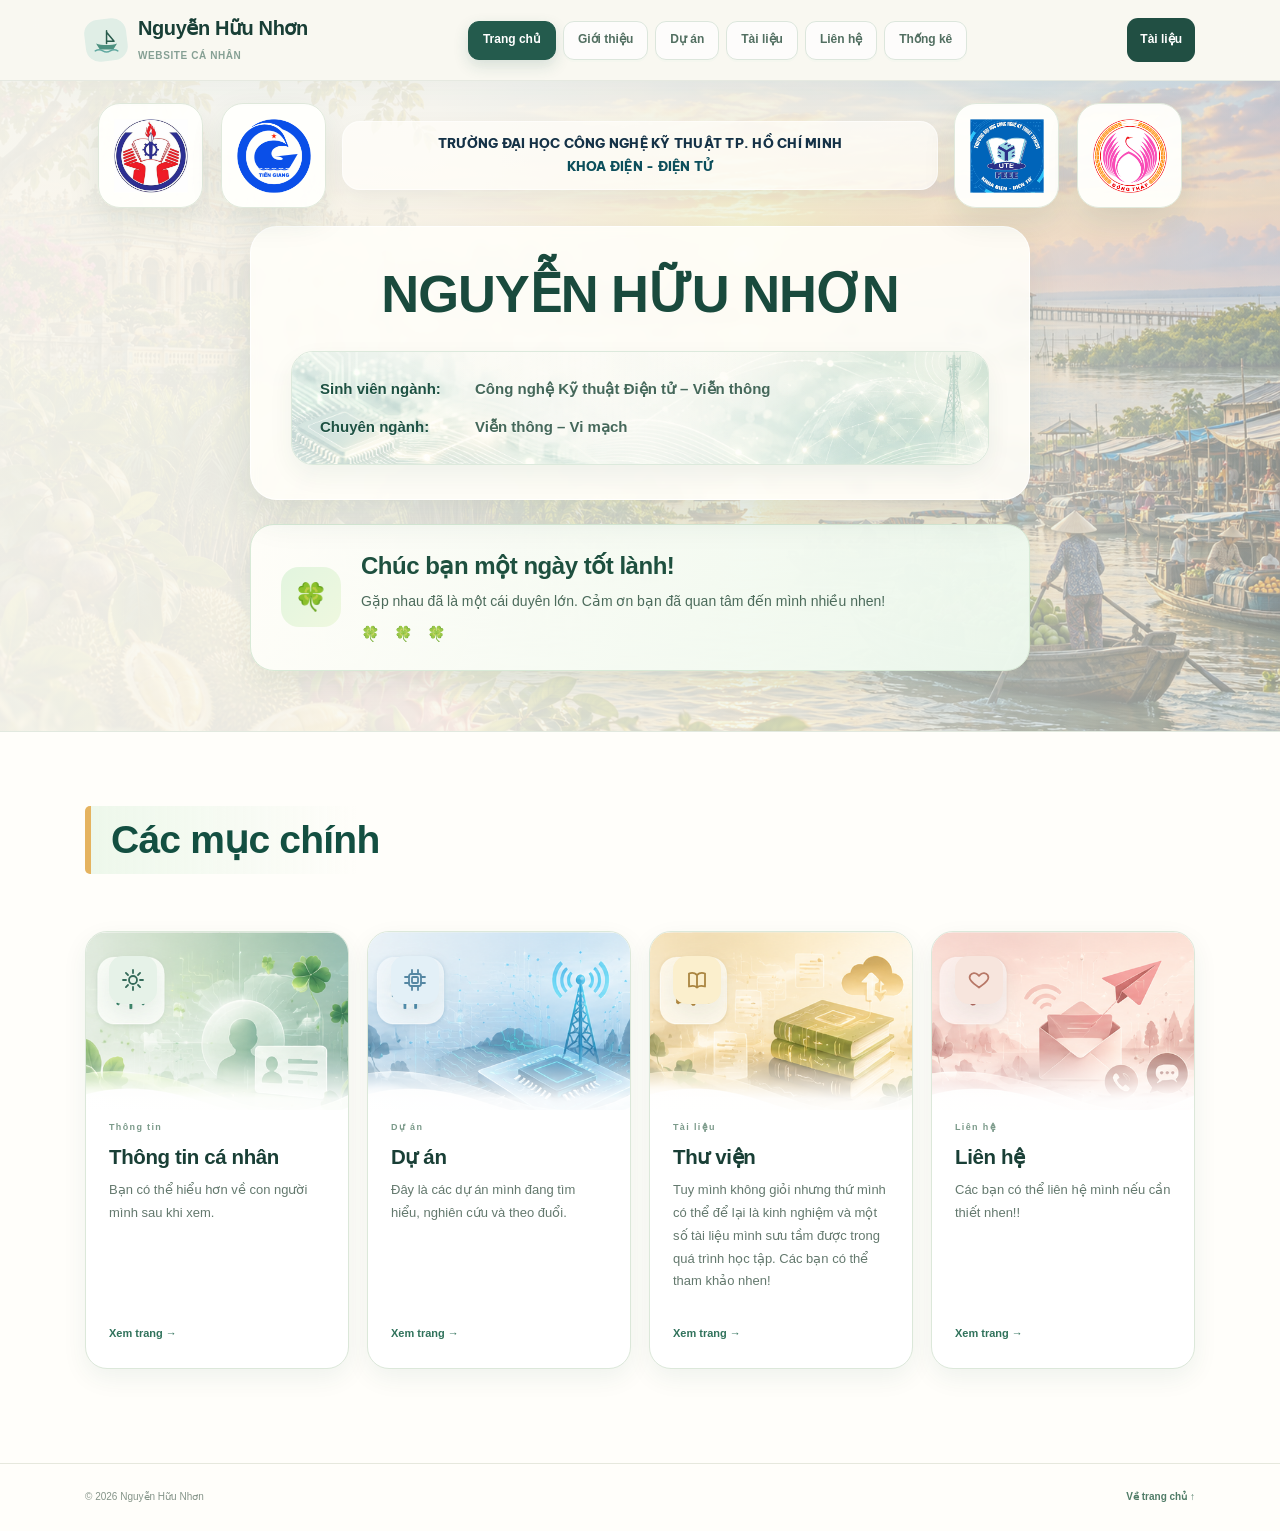
==== commit 376dc6ff: "Add files via upload" ====
--- a/index.html
+++ b/index.html
@@ -33,7 +33,7 @@
 <a href="gioi-thieu.html">Giới thiệu</a>
 <a href="du-an.html">Dự án</a>
 <a href="tai-lieu.html">Tài liệu</a>
-<a href="lien-he.html">Liên hệ</a></nav>
+<a href="lien-he.html">Liên hệ</a><a href="thong-ke.html">Thống kê</a></nav>
 <a class="header-cta" href="tai-lieu.html">Tài liệu</a>
 <button aria-controls="site-nav" aria-expanded="false" aria-label="Mở menu" class="menu-toggle" id="menu-toggle" type="button"><svg class="icon"><use href="#i-menu"></use></svg></button>
 </div></header><main><section class="hero home-hero" id="trang-chu">
@@ -83,4 +83,6 @@
 <a class="quick-card card-library" href="tai-lieu.html"><span class="quick-icon sand"><svg class="icon"><use href="#i-book"></use></svg></span><span class="quick-num">Tài liệu</span><h3>Thư viện</h3><p>Tuy mình không giỏi nhưng thứ mình có thể để lại là kinh nghiệm và một số tài liệu mình sưu tầm được trong quá trình học tập. Các bạn có thể tham khảo nhen!</p><span class="quick-more">Xem trang →</span></a>
 <a class="quick-card card-contact" href="lien-he.html"><span class="quick-icon rose"><svg class="icon"><use href="#i-heart"></use></svg></span><span class="quick-num">Liên hệ</span><h3>Liên hệ</h3><p>Các bạn có thể liên hệ mình nếu cần thiết nhen!!</p><span class="quick-more">Xem trang →</span></a>
 </div></div></section></main><footer><div class="container footer-inner"><span>© <span id="year">2026</span> Nguyễn Hữu Nhơn</span><a href="index.html">Về trang chủ ↑</a></div></footer><div aria-live="polite" id="toast" role="status"></div>
+<script src="analytics-config.js"></script>
+<script defer src="analytics.js"></script>
 <script src="script.js"></script></body></html>
--- a/style.css
+++ b/style.css
@@ -437,14 +437,14 @@
   background:
     linear-gradient(90deg, rgba(249,248,241,.94) 0%, rgba(249,248,241,.90) 34%, rgba(240,245,239,.72) 58%, rgba(224,236,230,.48) 100%),
     linear-gradient(180deg, rgba(255,255,255,.10) 0%, rgba(255,255,255,.18) 100%),
-    url('images/mekong-bg.jpg') center center / cover no-repeat;
+    url('images/tien-giang-hero.png') center center / cover no-repeat;
   border-bottom:1px solid #e2e9df;
   padding-top:20px;
 }
 .page-banner{
   background:
     linear-gradient(90deg, rgba(249,248,241,.92) 0%, rgba(249,248,241,.88) 42%, rgba(233,241,236,.78) 70%, rgba(225,237,231,.64) 100%),
-    url('images/mekong-bg.jpg') center center / cover no-repeat !important;
+    url('images/tien-giang-hero.png') center center / cover no-repeat !important;
   border-bottom:1px solid #dfe8df;
 }
 .page-banner::after{content:"";position:absolute;inset:0;background:linear-gradient(180deg, rgba(255,255,255,.05) 0%, rgba(255,255,255,.18) 100%);pointer-events:none}
@@ -1252,3 +1252,422 @@
   .story-conclusion-icon {width:38px;height:38px;flex-basis:38px;font-size:20px;}
   .story-conclusion p {font-size:12px;}
 }
+
+
+/* ===== 6 môn đại cương: mỗi môn 1 hàng ngang, cả danh sách xếp dọc ===== */
+.resource-grid.general-course-list {grid-template-columns:minmax(0,1fr);gap:19px;}
+.general-course-card {
+  --course-ink:#246853;--course-border:#cde7db;--course-bg:#e9f7ed;
+  position:relative; display:flex; align-items:stretch; min-height:226px;
+  padding:25px 31px; isolation:isolate;
+  overflow:hidden; border-radius:22px; border:1px solid var(--course-border);
+  background:linear-gradient(115deg,#fff 3%,var(--course-bg) 100%);
+  box-shadow:0 10px 32px rgba(35,80,61,.06);
+  transition:transform .18s ease,border-color .18s ease,box-shadow .18s ease;
+}
+.general-course-card:hover {transform:translateY(-3px);box-shadow:0 16px 34px rgba(35,80,61,.12);border-color:var(--course-ink);}
+.general-course-card::before {content:"";position:absolute;inset:0;pointer-events:none;z-index:-1;
+  background:linear-gradient(90deg,rgba(255,255,255,.95) 0%,rgba(255,255,255,.82) 52%,rgba(255,255,255,.09) 100%);}
+.general-course-main {z-index:2;position:relative;min-width:0;width:min(100%,750px);display:flex;flex-direction:column;align-items:flex-start;}
+.general-course-index {font-weight:850;color:var(--course-ink);background:var(--course-bg);border:1px solid var(--course-border);
+  padding:8px 12px;border-radius:12px;font-size:15px;letter-spacing:.1em;line-height:1;}
+.general-course-card h3 {margin:12px 0 10px;font-size:clamp(20px,2.3vw,25px);line-height:1.28;font-weight:800;color:#193f36;}
+.general-course-card p {margin:0 0 8px;font-size:14px;color:#527467;font-weight:600;}
+.general-drive-link {max-width:100%;display:flex;align-items:center;gap:9px;border:1px solid var(--course-border);
+  background:rgba(255,255,255,.82);padding:9px 11px;border-radius:12px;
+  color:var(--course-ink);font-size:13px;font-weight:700;transition:background .18s ease;}
+.general-drive-link:hover,.general-drive-link:focus-visible {background:#fff;box-shadow:0 7px 18px rgba(37,87,67,.10);}
+.general-drive-icon {display:grid;place-items:center;flex:0 0 28px;height:27px;border-radius:7px;background:var(--course-bg);}
+.general-drive-icon .icon {width:16px;height:16px;}
+.general-drive-link>.icon {flex:0 0 16px;}
+.general-drive-url {display:block;min-width:0;overflow-wrap:anywhere;line-height:1.45;}
+.general-course-art {position:absolute;z-index:0;right:0;top:0;bottom:0;width:34%;
+  background-image:linear-gradient(90deg,rgba(255,255,255,.55),rgba(255,255,255,0)),var(--course-image);
+  background-repeat:no-repeat;background-size:cover,auto 100%;background-position:center,right center;
+  opacity:.66;pointer-events:none;}
+.general-course-1{--course-ink:#247f60;--course-border:#bde6d3;--course-bg:#e5f7ed;--course-image:url('images/dai-cuong-01.webp');}
+.general-course-2{--course-ink:#286f9f;--course-border:#c3def7;--course-bg:#ebf6ff;--course-image:url('images/dai-cuong-02.webp');}
+.general-course-3{--course-ink:#b16a28;--course-border:#f0d6b9;--course-bg:#fff4e6;--course-image:url('images/dai-cuong-03.webp');}
+.general-course-4{--course-ink:#7161a5;--course-border:#dcd4f5;--course-bg:#f3efff;--course-image:url('images/dai-cuong-04.webp');}
+.general-course-5{--course-ink:#ba6577;--course-border:#f1cfd6;--course-bg:#fdf0f2;--course-image:url('images/dai-cuong-05.webp');}
+.general-course-6{--course-ink:#9c7528;--course-border:#ecd9b1;--course-bg:#fcf5e7;--course-image:url('images/dai-cuong-06.webp');}
+@media(max-width:800px){
+  .general-course-card{padding:22px;min-height:210px;}
+  .general-course-art{width:40%;opacity:.38;}
+  .general-course-main{width:100%;}
+}
+@media(max-width:520px){
+  .general-course-card{padding:19px 17px;min-height:0;}
+  .general-course-art{width:58%;opacity:.21;}
+  .general-course-card h3{font-size:20px;}
+  .general-course-card p{font-size:13px;}
+  .general-drive-link{font-size:12px;padding:9px;width:100%;}
+  .general-drive-url{overflow-wrap:anywhere;}
+}
+
+
+/* ===== 12 môn cơ sở ngành: thẻ dọc, minh họa chuyên môn ===== */
+.foundation-course-1{--course-ink:#347d83;--course-border:#d0e9e7;--course-bg:#e9f7f6;--course-image:url('images/co-so-nganh-01.svg');}
+.foundation-course-2{--course-ink:#247ba2;--course-border:#cce7f6;--course-bg:#ecf8ff;--course-image:url('images/co-so-nganh-02.svg');}
+.foundation-course-3{--course-ink:#9f7240;--course-border:#f1e1c4;--course-bg:#fff7e9;--course-image:url('images/co-so-nganh-03.svg');}
+.foundation-course-4{--course-ink:#647cae;--course-border:#dce2f7;--course-bg:#f0f3ff;--course-image:url('images/co-so-nganh-04.svg');}
+.foundation-course-5{--course-ink:#745eaa;--course-border:#e2d8f8;--course-bg:#f6f0ff;--course-image:url('images/co-so-nganh-05.svg');}
+.foundation-course-6{--course-ink:#308c80;--course-border:#d0ede2;--course-bg:#e9f9f0;--course-image:url('images/co-so-nganh-06.svg');}
+.foundation-course-7{--course-ink:#af6b48;--course-border:#f1dac7;--course-bg:#fff2e9;--course-image:url('images/co-so-nganh-07.svg');}
+.foundation-course-8{--course-ink:#565d98;--course-border:#dedffc;--course-bg:#f0f1ff;--course-image:url('images/co-so-nganh-08.svg');}
+.foundation-course-9{--course-ink:#248b95;--course-border:#ccebf0;--course-bg:#eafaFC;--course-image:url('images/co-so-nganh-09.svg');}
+.foundation-course-10{--course-ink:#8c709f;--course-border:#eadcf4;--course-bg:#fbf3ff;--course-image:url('images/co-so-nganh-10.svg');}
+.foundation-course-11{--course-ink:#3e8191;--course-border:#d0e5ec;--course-bg:#eff8fb;--course-image:url('images/co-so-nganh-11.svg');}
+.foundation-course-12{--course-ink:#ba758c;--course-border:#f1dbe3;--course-bg:#fff1f5;--course-image:url('images/co-so-nganh-12.svg');}
+
+/* ===== 7 môn chuyên ngành: mỗi môn một thẻ dọc, hình minh họa riêng ===== */
+.specialized-course-1{--course-ink:#2e8875;--course-border:#cdece2;--course-bg:#e9f9f3;--course-image:url('images/chuyen-nganh-01.svg');}
+.specialized-course-2{--course-ink:#2c80af;--course-border:#cbe9f6;--course-bg:#edf9ff;--course-image:url('images/chuyen-nganh-02.svg');}
+.specialized-course-3{--course-ink:#6b7dad;--course-border:#d9e2f5;--course-bg:#eff4ff;--course-image:url('images/chuyen-nganh-03.svg');}
+.specialized-course-4{--course-ink:#8060ac;--course-border:#e4d7f6;--course-bg:#f6efff;--course-image:url('images/chuyen-nganh-04.svg');}
+.specialized-course-5{--course-ink:#b87943;--course-border:#f0ddc5;--course-bg:#fff5e9;--course-image:url('images/chuyen-nganh-05.svg');}
+.specialized-course-6{--course-ink:#467c9e;--course-border:#cce4ef;--course-bg:#edf8fb;--course-image:url('images/chuyen-nganh-06.svg');}
+.specialized-course-7{--course-ink:#b0698b;--course-border:#efd2e0;--course-bg:#fff0f7;--course-image:url('images/chuyen-nganh-07.svg');}
+/* Giữ nhãn số môn trong thẻ phân loại gọn gàng trên thiết bị nhỏ. */
+.subject-card .subject-bottom > span {line-height:1.35;}
+@media (max-width:480px){
+  .general-course-card .general-course-art {opacity:.18;}
+}
+
+.elective-course-1{--course-ink:#2d8f83;--course-border:#c8ebe3;--course-bg:#eaf9f6;--course-image:url('images/elective-01.svg');}
+.elective-course-2{--course-ink:#416eaf;--course-border:#d4e2f7;--course-bg:#edf4ff;--course-image:url('images/elective-02.svg');}
+.english1-course-1{--course-ink:#b0791e;--course-border:#efddb1;--course-bg:#fff7e8;--course-image:url('images/english-01.svg');}
+.english2-course-1{--course-ink:#7a5aae;--course-border:#e1d4f4;--course-bg:#f7f0ff;--course-image:url('images/english-02.svg');}
+
+
+/* 20-10-2026 — 6 background Đại cương mới từ bộ minh họa theo từng môn.
+   Chỉ tác động nhóm Đại cương, giữ nguyên các nhóm khác. */
+.general-course-1, .general-course-2, .general-course-3,
+.general-course-4, .general-course-5, .general-course-6 {
+  background:linear-gradient(107deg,#ffffff 0%,#fffefa 49%,var(--course-bg) 100%);
+  min-height:228px;
+}
+.general-course-1 .general-course-art, .general-course-2 .general-course-art,
+.general-course-3 .general-course-art, .general-course-4 .general-course-art,
+.general-course-5 .general-course-art, .general-course-6 .general-course-art {
+  width:47%; opacity:.98;
+  background-image:linear-gradient(90deg,rgba(255,255,255,.97),rgba(255,255,255,.58) 20%,rgba(255,255,255,0) 48%), var(--course-image);
+  background-position:center,center;
+  background-size:100% 100%,cover;
+}
+.general-course-1 .general-course-main, .general-course-2 .general-course-main,
+.general-course-3 .general-course-main, .general-course-4 .general-course-main,
+.general-course-5 .general-course-main, .general-course-6 .general-course-main {
+  width:min(100%,720px);
+}
+@media(max-width:800px){
+  .general-course-1 .general-course-art,.general-course-2 .general-course-art,
+  .general-course-3 .general-course-art,.general-course-4 .general-course-art,
+  .general-course-5 .general-course-art,.general-course-6 .general-course-art {
+    width:56%;opacity:.40;
+  }
+}
+@media(max-width:520px){
+  .general-course-1 .general-course-art,.general-course-2 .general-course-art,
+  .general-course-3 .general-course-art,.general-course-4 .general-course-art,
+  .general-course-5 .general-course-art,.general-course-6 .general-course-art {
+    width:100%;opacity:.19;
+  }
+  .general-course-1, .general-course-2, .general-course-3,
+  .general-course-4, .general-course-5, .general-course-6 {min-height:0;}
+}
+
+
+/* 21-10-2026 - Bo background moi cho 10 mon Co so nganh dau tien. */
+.foundation-course-1{--course-image:url('images/co-so-nganh-pro-01.webp');}
+.foundation-course-2{--course-image:url('images/co-so-nganh-pro-02.webp');}
+.foundation-course-3{--course-image:url('images/co-so-nganh-pro-03.webp');}
+.foundation-course-4{--course-image:url('images/co-so-nganh-pro-04.webp');}
+.foundation-course-5{--course-image:url('images/co-so-nganh-pro-05.webp');}
+.foundation-course-6{--course-image:url('images/co-so-nganh-pro-06.webp');}
+.foundation-course-7{--course-image:url('images/co-so-nganh-pro-07.webp');}
+.foundation-course-8{--course-image:url('images/co-so-nganh-pro-08.webp');}
+.foundation-course-9{--course-image:url('images/co-so-nganh-pro-09.webp');}
+.foundation-course-10{--course-image:url('images/co-so-nganh-pro-10.webp');}
+
+.foundation-course-1,
+.foundation-course-2,
+.foundation-course-3,
+.foundation-course-4,
+.foundation-course-5,
+.foundation-course-6,
+.foundation-course-7,
+.foundation-course-8,
+.foundation-course-9,
+.foundation-course-10 {
+ background:linear-gradient(107deg,#fff 0%,#fffefa 46%,var(--course-bg) 100%);
+ min-height:228px;
+}
+.foundation-course-1 .general-course-art,
+.foundation-course-2 .general-course-art,
+.foundation-course-3 .general-course-art,
+.foundation-course-4 .general-course-art,
+.foundation-course-5 .general-course-art,
+.foundation-course-6 .general-course-art,
+.foundation-course-7 .general-course-art,
+.foundation-course-8 .general-course-art,
+.foundation-course-9 .general-course-art,
+.foundation-course-10 .general-course-art {
+ width:48%;opacity:.98;
+ background-image:linear-gradient(90deg,rgba(255,255,255,.98) 0%,rgba(255,255,255,.47) 24%,rgba(255,255,255,0) 53%),var(--course-image);
+ background-position:center,center;
+ background-size:100% 100%,cover;
+}
+.foundation-course-1 .general-course-main,
+.foundation-course-2 .general-course-main,
+.foundation-course-3 .general-course-main,
+.foundation-course-4 .general-course-main,
+.foundation-course-5 .general-course-main,
+.foundation-course-6 .general-course-main,
+.foundation-course-7 .general-course-main,
+.foundation-course-8 .general-course-main,
+.foundation-course-9 .general-course-main,
+.foundation-course-10 .general-course-main {width:min(100%,720px);}
+@media(max-width:800px){
+ .foundation-course-1 .general-course-art,
+.foundation-course-2 .general-course-art,
+.foundation-course-3 .general-course-art,
+.foundation-course-4 .general-course-art,
+.foundation-course-5 .general-course-art,
+.foundation-course-6 .general-course-art,
+.foundation-course-7 .general-course-art,
+.foundation-course-8 .general-course-art,
+.foundation-course-9 .general-course-art,
+.foundation-course-10 .general-course-art {width:56%;opacity:.42;}
+}
+@media(max-width:520px){
+ .foundation-course-1 .general-course-art,
+.foundation-course-2 .general-course-art,
+.foundation-course-3 .general-course-art,
+.foundation-course-4 .general-course-art,
+.foundation-course-5 .general-course-art,
+.foundation-course-6 .general-course-art,
+.foundation-course-7 .general-course-art,
+.foundation-course-8 .general-course-art,
+.foundation-course-9 .general-course-art,
+.foundation-course-10 .general-course-art {width:100%;opacity:.18;}
+ .foundation-course-1,
+.foundation-course-2,
+.foundation-course-3,
+.foundation-course-4,
+.foundation-course-5,
+.foundation-course-6,
+.foundation-course-7,
+.foundation-course-8,
+.foundation-course-9,
+.foundation-course-10 {min-height:0;}
+}
+
+
+/* 21-10-2026 - Nâng cấp 2 môn cơ sở ngành còn lại + 7 môn chuyên ngành. */
+.foundation-course-11{--course-image:url('images/co-so-nganh-pro-11.webp');}
+.foundation-course-12{--course-image:url('images/co-so-nganh-pro-12.webp');}
+.foundation-course-11,.foundation-course-12,.specialized-course-1,.specialized-course-2,.specialized-course-3,.specialized-course-4,.specialized-course-5,.specialized-course-6,.specialized-course-7{background:linear-gradient(107deg,#fff 0%,#fffefa 46%,var(--course-bg) 100%);min-height:228px;}
+.specialized-course-1{--course-image:url('images/chuyen-nganh-pro-01.webp');}
+.specialized-course-2{--course-image:url('images/chuyen-nganh-pro-02.webp');}
+.specialized-course-3{--course-image:url('images/chuyen-nganh-pro-03.webp');}
+.specialized-course-4{--course-image:url('images/chuyen-nganh-pro-04.webp');}
+.specialized-course-5{--course-image:url('images/chuyen-nganh-pro-05.webp');}
+.specialized-course-6{--course-image:url('images/chuyen-nganh-pro-06.webp');}
+.specialized-course-7{--course-image:url('images/chuyen-nganh-pro-07.webp');}
+.foundation-course-11 .general-course-art,.foundation-course-12 .general-course-art,.specialized-course-1 .general-course-art,.specialized-course-2 .general-course-art,.specialized-course-3 .general-course-art,.specialized-course-4 .general-course-art,.specialized-course-5 .general-course-art,.specialized-course-6 .general-course-art,.specialized-course-7 .general-course-art{width:48%;opacity:.98;background-image:linear-gradient(90deg,rgba(255,255,255,.98) 0%,rgba(255,255,255,.47) 24%,rgba(255,255,255,0) 53%),var(--course-image);background-position:center,center;background-size:100% 100%,cover;}
+.foundation-course-11 .general-course-main,.foundation-course-12 .general-course-main,.specialized-course-1 .general-course-main,.specialized-course-2 .general-course-main,.specialized-course-3 .general-course-main,.specialized-course-4 .general-course-main,.specialized-course-5 .general-course-main,.specialized-course-6 .general-course-main,.specialized-course-7 .general-course-main{width:min(100%,720px);}
+@media(max-width:800px){.foundation-course-11 .general-course-art,.foundation-course-12 .general-course-art,.specialized-course-1 .general-course-art,.specialized-course-2 .general-course-art,.specialized-course-3 .general-course-art,.specialized-course-4 .general-course-art,.specialized-course-5 .general-course-art,.specialized-course-6 .general-course-art,.specialized-course-7 .general-course-art{width:56%;opacity:.42;}}
+@media(max-width:520px){.foundation-course-11 .general-course-art,.foundation-course-12 .general-course-art,.specialized-course-1 .general-course-art,.specialized-course-2 .general-course-art,.specialized-course-3 .general-course-art,.specialized-course-4 .general-course-art,.specialized-course-5 .general-course-art,.specialized-course-6 .general-course-art,.specialized-course-7 .general-course-art{width:100%;opacity:.18;}.foundation-course-11,.foundation-course-12,.specialized-course-1,.specialized-course-2,.specialized-course-3,.specialized-course-4,.specialized-course-5,.specialized-course-6,.specialized-course-7{min-height:0;}}
+
+
+/* Hinh nen minh hoa VIP: 2 mon Co so nganh cuoi + 7 mon Chuyen nganh.
+   Chu + link la HTML that, anh khong co chu gia, giu tinh kha dung mobile. */
+.general-course-card.premium-tech-card {
+  min-height:246px;
+  padding:29px 31px;
+  border-width:1.5px;
+  border-color:var(--course-border);
+  background:
+    linear-gradient(90deg,rgba(255,255,255,.99) 0%,rgba(255,255,255,.97) 26%,rgba(255,255,255,.92) 41%,rgba(255,255,255,.64) 55%,rgba(255,255,255,0) 74%),
+    var(--course-image) center center / cover no-repeat;
+  box-shadow:0 14px 35px rgba(24,56,81,.105);
+}
+.general-course-card.premium-tech-card::before {display:none;}
+.general-course-card.premium-tech-card .general-course-art {display:none;}
+.general-course-card.premium-tech-card .general-course-main {width:min(100%,750px);}
+.general-course-card.premium-tech-card h3 {
+  color:#143a48;
+  font-size:clamp(21px,2.25vw,26px);
+  font-weight:800;
+  text-shadow:0 1px 0 rgba(255,255,255,.55);
+}
+.general-course-card.premium-tech-card .general-course-index {
+  box-shadow:0 5px 12px rgba(17,51,65,.07);
+}
+.general-course-card.premium-tech-card .general-drive-link {
+  background:rgba(255,255,255,.94);
+  box-shadow:0 4px 16px rgba(24,52,78,.05);
+  backdrop-filter:blur(4px);
+}
+.general-course-card.premium-tech-card:hover {
+  border-color:var(--course-ink);
+  box-shadow:0 18px 44px rgba(24,56,81,.17);
+}
+@media(max-width:800px){
+  .general-course-card.premium-tech-card {
+    min-height:220px;
+    padding:22px;
+    background-image:
+      linear-gradient(90deg,rgba(255,255,255,.98) 0%,rgba(255,255,255,.93) 46%,rgba(255,255,255,.62) 76%,rgba(255,255,255,.38) 100%),
+      var(--course-image);
+  }
+}
+@media(max-width:520px){
+  .general-course-card.premium-tech-card {
+    min-height:0;
+    padding:20px 18px;
+    background-image:
+      linear-gradient(90deg,rgba(255,255,255,.98) 0%,rgba(255,255,255,.93) 60%,rgba(255,255,255,.78) 100%),
+      var(--course-image);
+    background-position:center,60% center;
+  }
+  .general-course-card.premium-tech-card h3 {font-size:19px;}
+  .general-course-card.premium-tech-card .general-drive-link {font-size:11px;}
+}
+
+/* 21-10-2026 - Nâng cấp VIP cho 2 môn tự chọn chuyên ngành + 2 môn Anh văn. */
+.elective-course-1{--course-image:url('images/elective-pro-01.png');}
+.elective-course-2{--course-image:url('images/elective-pro-02.png');}
+.english1-course-1{--course-image:url('images/english-pro-01.png');}
+.english2-course-1{--course-image:url('images/english-pro-02.png');}
+
+.elective-course-1,
+.elective-course-2,
+.english1-course-1,
+.english2-course-1 {
+  background:linear-gradient(107deg,#fff 0%,#fffefa 46%,var(--course-bg) 100%);
+  min-height:228px;
+}
+.elective-course-1 .general-course-art,
+.elective-course-2 .general-course-art,
+.english1-course-1 .general-course-art,
+.english2-course-1 .general-course-art {
+  width:48%;opacity:.98;
+  background-image:linear-gradient(90deg,rgba(255,255,255,.98) 0%,rgba(255,255,255,.47) 24%,rgba(255,255,255,0) 53%),var(--course-image);
+  background-position:center,center;
+  background-size:100% 100%,cover;
+}
+.elective-course-1 .general-course-main,
+.elective-course-2 .general-course-main,
+.english1-course-1 .general-course-main,
+.english2-course-1 .general-course-main {
+  width:min(100%,720px);
+}
+@media(max-width:800px){
+  .elective-course-1 .general-course-art,
+  .elective-course-2 .general-course-art,
+  .english1-course-1 .general-course-art,
+  .english2-course-1 .general-course-art {width:56%;opacity:.42;}
+}
+@media(max-width:520px){
+  .elective-course-1 .general-course-art,
+  .elective-course-2 .general-course-art,
+  .english1-course-1 .general-course-art,
+  .english2-course-1 .general-course-art {width:100%;opacity:.18;}
+  .elective-course-1,
+  .elective-course-2,
+  .english1-course-1,
+  .english2-course-1 {min-height:0;}
+}
+
+
+/* === 21/10/2026: Chuẩn hóa danh mục và khung của tất cả môn học ===
+   Không thay dữ liệu hoặc hình nền, chỉ sửa kích thước, khoảng cách và trạng thái. */
+.resource-page .subject-section{
+  position:relative;
+  z-index:1;
+  scroll-margin-top:108px;
+}
+.resource-page .subject-grid{
+  align-items:stretch;
+  grid-auto-rows:minmax(190px,auto);
+}
+.resource-page .subject-card{
+  width:100%;
+  height:100%;
+  min-height:190px;
+  margin:0;
+  transform:none;
+  border-width:1.5px;
+  border-color:#dce8df;
+  box-shadow:0 8px 24px rgba(29,81,57,.055);
+}
+.resource-page .subject-card:hover{
+  transform:none;
+  border-color:var(--tone);
+  box-shadow:0 11px 27px rgba(28,83,65,.105);
+}
+.resource-page .subject-card.is-selected{
+  border-color:var(--tone);
+  box-shadow:inset 0 0 0 1px var(--tone),0 10px 25px rgba(30,85,66,.085);
+}
+.resource-page .subject-name{min-height:0;}
+.resource-page .subject-bottom{margin-top:auto;padding-top:13px;}
+.resource-page #resource-list{scroll-margin-top:112px;}
+
+/* Cùng chiều cao và padding cho 6 + 12 + 7 + 2 + 1 + 1 môn.
+   Nền premium vẫn giữ ảnh và gradient riêng, nhưng không phóng to khung. */
+.resource-page .general-course-card,
+.resource-page .general-course-card.premium-tech-card{
+  min-height:228px;
+  padding:25px 31px;
+  border-width:1px;
+  border-radius:22px;
+  align-items:stretch;
+}
+.resource-page .general-course-card h3,
+.resource-page .general-course-card.premium-tech-card h3{
+  font-size:clamp(20px,2.3vw,25px);
+  line-height:1.28;
+  font-weight:800;
+  margin:12px 0 10px;
+}
+.resource-page .general-course-card .general-course-main,
+.resource-page .general-course-card.premium-tech-card .general-course-main{
+  width:min(100%,720px);
+}
+.resource-page .general-course-card .general-drive-link,
+.resource-page .general-course-card.premium-tech-card .general-drive-link{
+  font-size:13px;
+  padding:9px 11px;
+  min-height:40px;
+}
+@media(max-width:800px){
+  .resource-page .general-course-card,
+  .resource-page .general-course-card.premium-tech-card{
+    min-height:210px;
+    padding:22px;
+  }
+}
+@media(max-width:600px){
+  .resource-page .subject-grid{grid-auto-rows:auto;}
+  .resource-page .subject-card{min-height:155px;}
+}
+@media(max-width:520px){
+  .resource-page .general-course-card,
+  .resource-page .general-course-card.premium-tech-card{
+    min-height:0;
+    padding:19px 17px;
+  }
+  .resource-page .general-course-card h3,
+  .resource-page .general-course-card.premium-tech-card h3{
+    font-size:20px;
+    line-height:1.32;
+  }
+  .resource-page .general-course-card .general-drive-link,
+  .resource-page .general-course-card.premium-tech-card .general-drive-link{
+    font-size:12px;
+    padding:9px;
+  }
+}
